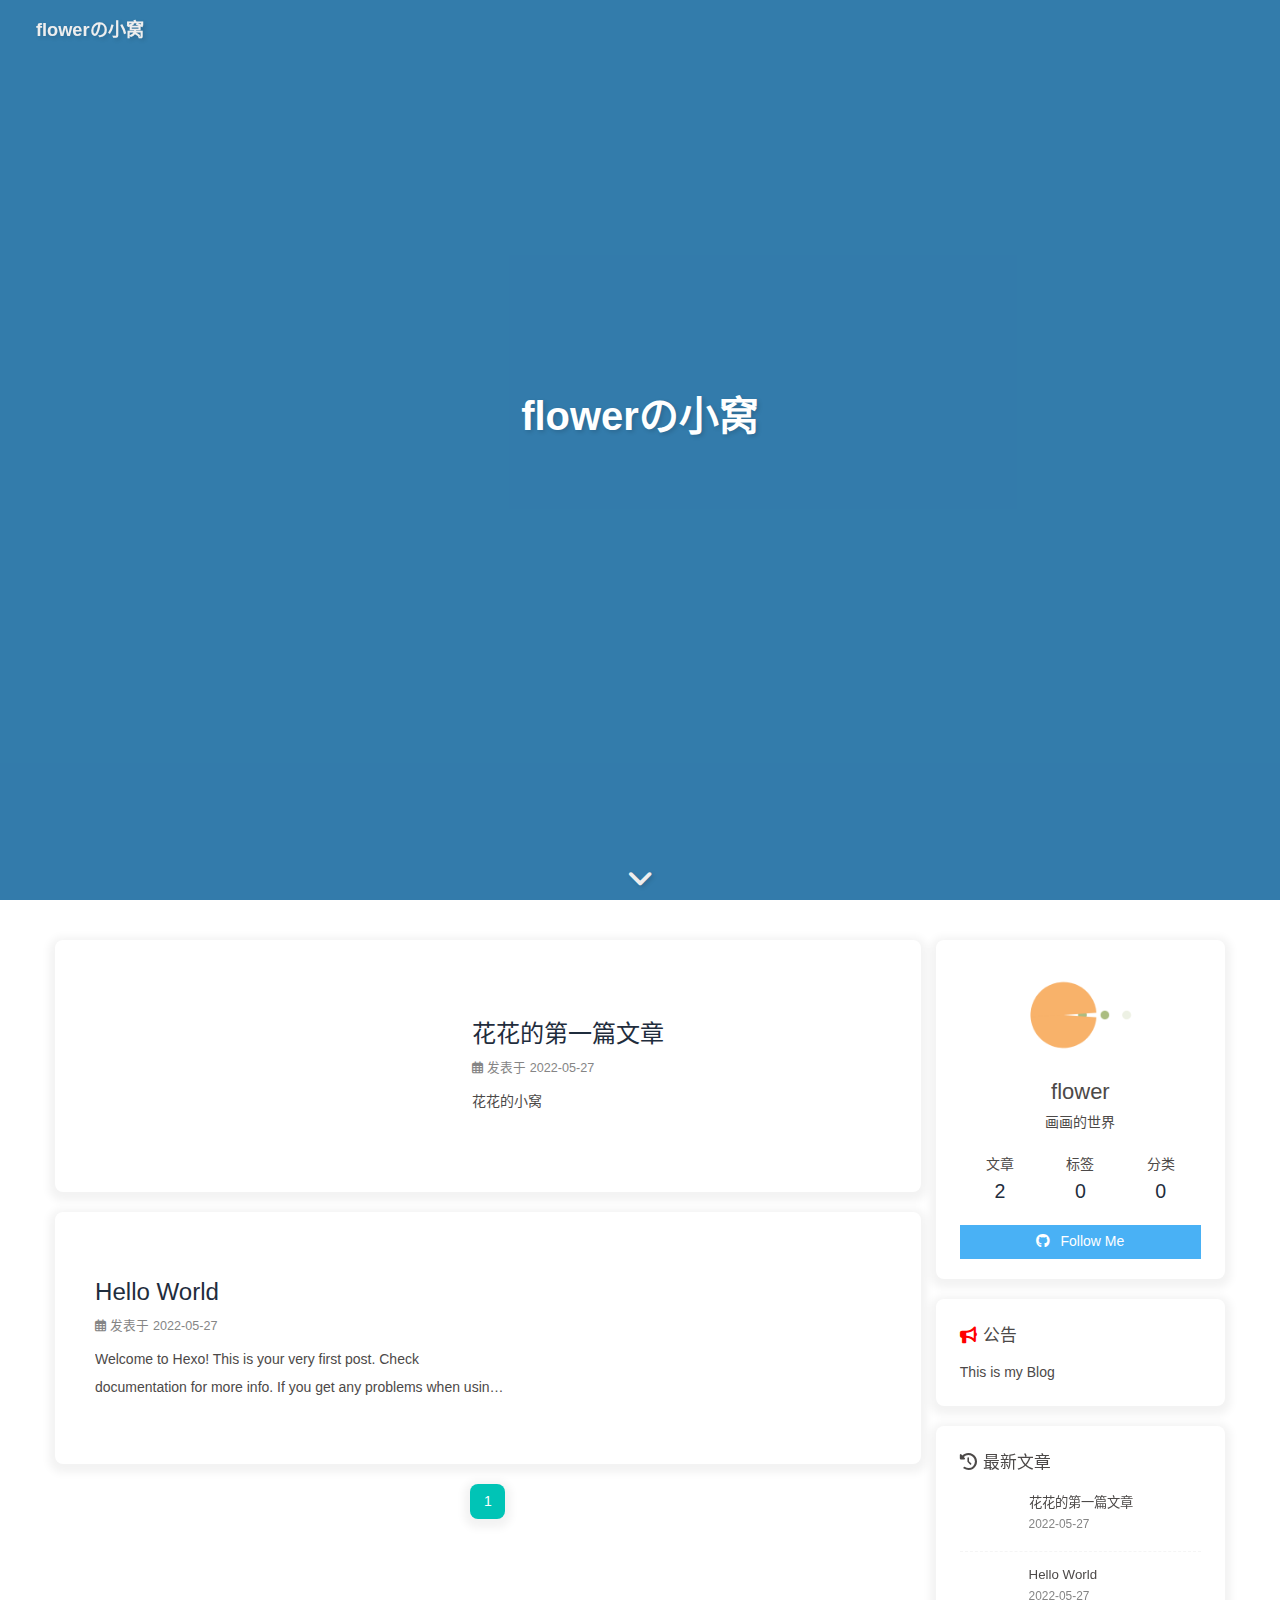
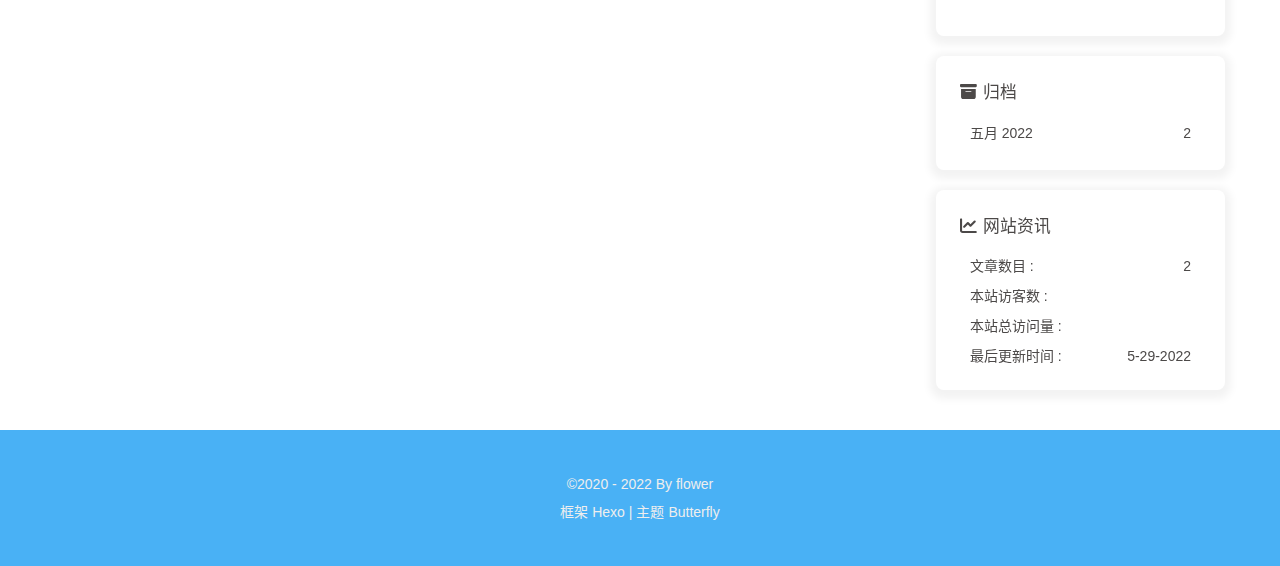
==== index.html @ 721b2313 "Site updated: 2022-05-30 03:40:26" ====
<!DOCTYPE html><html lang="zh-CN" data-theme="light"><head><meta charset="UTF-8"><meta http-equiv="X-UA-Compatible" content="IE=edge"><meta name="viewport" content="width=device-width, initial-scale=1.0, maximum-scale=1.0, user-scalable=no"><title>flowerの小窝 - 花花</title><meta name="keywords" content="花花的博客"><meta name="author" content="flower"><meta name="copyright" content="flower"><meta name="format-detection" content="telephone=no"><meta name="theme-color" content="#ffffff"><meta name="description" content="画画的世界">
<meta property="og:type" content="website">
<meta property="og:title" content="flowerの小窝">
<meta property="og:url" content="https://flower1874.github.io/index.html">
<meta property="og:site_name" content="flowerの小窝">
<meta property="og:description" content="画画的世界">
<meta property="og:locale" content="zh_CN">
<meta property="og:image" content="https://i.loli.net/2021/02/24/5O1day2nriDzjSu.png">
<meta property="article:author" content="flower">
<meta property="article:tag" content="花花的博客">
<meta name="twitter:card" content="summary">
<meta name="twitter:image" content="https://i.loli.net/2021/02/24/5O1day2nriDzjSu.png"><link rel="shortcut icon" href="/img/favicon.png"><link rel="canonical" href="https://flower1874.github.io/"><link rel="preconnect" href="//cdn.jsdelivr.net"/><link rel="preconnect" href="//busuanzi.ibruce.info"/><link rel="stylesheet" href="/css/index.css"><link rel="stylesheet" href="https://cdn.jsdelivr.net/npm/@fortawesome/fontawesome-free@6/css/all.min.css" media="print" onload="this.media='all'"><link rel="stylesheet" href="https://cdn.jsdelivr.net/npm/@fancyapps/ui/dist/fancybox.css" media="print" onload="this.media='all'"><script>const GLOBAL_CONFIG = { 
  root: '/',
  algolia: undefined,
  localSearch: undefined,
  translate: undefined,
  noticeOutdate: undefined,
  highlight: {"plugin":"highlighjs","highlightCopy":true,"highlightLang":true,"highlightHeightLimit":false},
  copy: {
    success: '复制成功',
    error: '复制错误',
    noSupport: '浏览器不支持'
  },
  relativeDate: {
    homepage: false,
    post: false
  },
  runtime: '',
  date_suffix: {
    just: '刚刚',
    min: '分钟前',
    hour: '小时前',
    day: '天前',
    month: '个月前'
  },
  copyright: undefined,
  lightbox: 'fancybox',
  Snackbar: undefined,
  source: {
    justifiedGallery: {
      js: 'https://cdn.jsdelivr.net/npm/flickr-justified-gallery@2/dist/fjGallery.min.js',
      css: 'https://cdn.jsdelivr.net/npm/flickr-justified-gallery@2/dist/fjGallery.min.css'
    }
  },
  isPhotoFigcaption: false,
  islazyload: false,
  isAnchor: false
}</script><script id="config-diff">var GLOBAL_CONFIG_SITE = {
  title: 'flowerの小窝',
  isPost: false,
  isHome: true,
  isHighlightShrink: false,
  isToc: false,
  postUpdate: '2022-05-30 03:40:22'
}</script><noscript><style type="text/css">
  #nav {
    opacity: 1
  }
  .justified-gallery img {
    opacity: 1
  }

  #recent-posts time,
  #post-meta time {
    display: inline !important
  }
</style></noscript><script>(win=>{
    win.saveToLocal = {
      set: function setWithExpiry(key, value, ttl) {
        if (ttl === 0) return
        const now = new Date()
        const expiryDay = ttl * 86400000
        const item = {
          value: value,
          expiry: now.getTime() + expiryDay,
        }
        localStorage.setItem(key, JSON.stringify(item))
      },

      get: function getWithExpiry(key) {
        const itemStr = localStorage.getItem(key)

        if (!itemStr) {
          return undefined
        }
        const item = JSON.parse(itemStr)
        const now = new Date()

        if (now.getTime() > item.expiry) {
          localStorage.removeItem(key)
          return undefined
        }
        return item.value
      }
    }
  
    win.getScript = url => new Promise((resolve, reject) => {
      const script = document.createElement('script')
      script.src = url
      script.async = true
      script.onerror = reject
      script.onload = script.onreadystatechange = function() {
        const loadState = this.readyState
        if (loadState && loadState !== 'loaded' && loadState !== 'complete') return
        script.onload = script.onreadystatechange = null
        resolve()
      }
      document.head.appendChild(script)
    })
  
      win.activateDarkMode = function () {
        document.documentElement.setAttribute('data-theme', 'dark')
        if (document.querySelector('meta[name="theme-color"]') !== null) {
          document.querySelector('meta[name="theme-color"]').setAttribute('content', '#0d0d0d')
        }
      }
      win.activateLightMode = function () {
        document.documentElement.setAttribute('data-theme', 'light')
        if (document.querySelector('meta[name="theme-color"]') !== null) {
          document.querySelector('meta[name="theme-color"]').setAttribute('content', '#ffffff')
        }
      }
      const t = saveToLocal.get('theme')
    
          if (t === 'dark') activateDarkMode()
          else if (t === 'light') activateLightMode()
        
      const asideStatus = saveToLocal.get('aside-status')
      if (asideStatus !== undefined) {
        if (asideStatus === 'hide') {
          document.documentElement.classList.add('hide-aside')
        } else {
          document.documentElement.classList.remove('hide-aside')
        }
      }
    
    const detectApple = () => {
      if(/iPad|iPhone|iPod|Macintosh/.test(navigator.userAgent)){
        document.documentElement.classList.add('apple')
      }
    }
    detectApple()
    })(window)</script><meta name="generator" content="Hexo 5.4.2"></head><body><div id="sidebar"><div id="menu-mask"></div><div id="sidebar-menus"><div class="avatar-img is-center"><img src="https://i.loli.net/2021/02/24/5O1day2nriDzjSu.png" onerror="onerror=null;src='/img/friend_404.gif'" alt="avatar"/></div><div class="sidebar-site-data site-data is-center"><a href="/archives/"><div class="headline">文章</div><div class="length-num">2</div></a><a href="/tags/"><div class="headline">标签</div><div class="length-num">0</div></a><a href="/categories/"><div class="headline">分类</div><div class="length-num">0</div></a></div><hr/></div></div><div class="page" id="body-wrap"><header class="full_page" id="page-header"><nav id="nav"><span id="blog_name"><a id="site-name" href="/">flowerの小窝</a></span><div id="menus"><div id="toggle-menu"><a class="site-page"><i class="fas fa-bars fa-fw"></i></a></div></div></nav><div id="site-info"><h1 id="site-title">flowerの小窝</h1></div><div id="scroll-down"><i class="fas fa-angle-down scroll-down-effects"></i></div></header><main class="layout" id="content-inner"><div class="recent-posts" id="recent-posts"><div class="recent-post-item"><div class="post_cover left"><a href="/2022/05/27/%E8%8A%B1%E8%8A%B1%E7%9A%84%E7%AC%AC%E4%B8%80%E7%AF%87%E6%96%87%E7%AB%A0/" title="花花的第一篇文章"><img class="post_bg" src="[data-uri]" onerror="this.onerror=null;this.src='/img/404.jpg'" alt="花花的第一篇文章"></a></div><div class="recent-post-info"><a class="article-title" href="/2022/05/27/%E8%8A%B1%E8%8A%B1%E7%9A%84%E7%AC%AC%E4%B8%80%E7%AF%87%E6%96%87%E7%AB%A0/" title="花花的第一篇文章">花花的第一篇文章</a><div class="article-meta-wrap"><span class="post-meta-date"><i class="far fa-calendar-alt"></i><span class="article-meta-label">发表于</span><time datetime="2022-05-27T14:04:41.000Z" title="发表于 2022-05-27 22:04:41">2022-05-27</time></span></div><div class="content"> 花花的小窝 
</div></div></div><div class="recent-post-item"><div class="post_cover right"><a href="/2022/05/27/hello-world/" title="Hello World"><img class="post_bg" src="[data-uri]" onerror="this.onerror=null;this.src='/img/404.jpg'" alt="Hello World"></a></div><div class="recent-post-info"><a class="article-title" href="/2022/05/27/hello-world/" title="Hello World">Hello World</a><div class="article-meta-wrap"><span class="post-meta-date"><i class="far fa-calendar-alt"></i><span class="article-meta-label">发表于</span><time datetime="2022-05-27T13:00:28.982Z" title="发表于 2022-05-27 21:00:28">2022-05-27</time></span></div><div class="content">Welcome to Hexo! This is your very first post. Check documentation for more info. If you get any problems when using Hexo, you can find the answer in troubleshooting or you can ask me on GitHub.
Quick StartCreate a new post1$ hexo new &quot;My New Post&quot;

More info: Writing
Run server1$ hexo server

More info: Server
Generate static files1$ hexo generate

More info: Generating
Deploy to remote sites1$ hexo deploy

More info: Deployment
</div></div></div><nav id="pagination"><div class="pagination"><span class="page-number current">1</span></div></nav></div><div class="aside-content" id="aside-content"><div class="card-widget card-info"><div class="is-center"><div class="avatar-img"><img src="https://i.loli.net/2021/02/24/5O1day2nriDzjSu.png" onerror="this.onerror=null;this.src='/img/friend_404.gif'" alt="avatar"/></div><div class="author-info__name">flower</div><div class="author-info__description">画画的世界</div></div><div class="card-info-data site-data is-center"><a href="/archives/"><div class="headline">文章</div><div class="length-num">2</div></a><a href="/tags/"><div class="headline">标签</div><div class="length-num">0</div></a><a href="/categories/"><div class="headline">分类</div><div class="length-num">0</div></a></div><a id="card-info-btn" target="_blank" rel="noopener" href="https://github.com/xxxxxx"><i class="fab fa-github"></i><span>Follow Me</span></a></div><div class="card-widget card-announcement"><div class="item-headline"><i class="fas fa-bullhorn fa-shake"></i><span>公告</span></div><div class="announcement_content">This is my Blog</div></div><div class="sticky_layout"><div class="card-widget card-recent-post"><div class="item-headline"><i class="fas fa-history"></i><span>最新文章</span></div><div class="aside-list"><div class="aside-list-item"><a class="thumbnail" href="/2022/05/27/%E8%8A%B1%E8%8A%B1%E7%9A%84%E7%AC%AC%E4%B8%80%E7%AF%87%E6%96%87%E7%AB%A0/" title="花花的第一篇文章"><img src="[data-uri]" onerror="this.onerror=null;this.src='/img/404.jpg'" alt="花花的第一篇文章"/></a><div class="content"><a class="title" href="/2022/05/27/%E8%8A%B1%E8%8A%B1%E7%9A%84%E7%AC%AC%E4%B8%80%E7%AF%87%E6%96%87%E7%AB%A0/" title="花花的第一篇文章">花花的第一篇文章</a><time datetime="2022-05-27T14:04:41.000Z" title="发表于 2022-05-27 22:04:41">2022-05-27</time></div></div><div class="aside-list-item"><a class="thumbnail" href="/2022/05/27/hello-world/" title="Hello World"><img src="[data-uri]" onerror="this.onerror=null;this.src='/img/404.jpg'" alt="Hello World"/></a><div class="content"><a class="title" href="/2022/05/27/hello-world/" title="Hello World">Hello World</a><time datetime="2022-05-27T13:00:28.982Z" title="发表于 2022-05-27 21:00:28">2022-05-27</time></div></div></div></div><div class="card-widget card-archives"><div class="item-headline"><i class="fas fa-archive"></i><span>归档</span></div><ul class="card-archive-list"><li class="card-archive-list-item"><a class="card-archive-list-link" href="/archives/2022/05/"><span class="card-archive-list-date">五月 2022</span><span class="card-archive-list-count">2</span></a></li></ul></div><div class="card-widget card-webinfo"><div class="item-headline"><i class="fas fa-chart-line"></i><span>网站资讯</span></div><div class="webinfo"><div class="webinfo-item"><div class="item-name">文章数目 :</div><div class="item-count">2</div></div><div class="webinfo-item"><div class="item-name">本站访客数 :</div><div class="item-count" id="busuanzi_value_site_uv"></div></div><div class="webinfo-item"><div class="item-name">本站总访问量 :</div><div class="item-count" id="busuanzi_value_site_pv"></div></div><div class="webinfo-item"><div class="item-name">最后更新时间 :</div><div class="item-count" id="last-push-date" data-lastPushDate="2022-05-29T19:40:22.670Z"></div></div></div></div></div></div></main><footer id="footer"><div id="footer-wrap"><div class="copyright">&copy;2020 - 2022 By flower</div><div class="framework-info"><span>框架 </span><a target="_blank" rel="noopener" href="https://hexo.io">Hexo</a><span class="footer-separator">|</span><span>主题 </span><a target="_blank" rel="noopener" href="https://github.com/jerryc127/hexo-theme-butterfly">Butterfly</a></div></div></footer></div><div id="rightside"><div id="rightside-config-hide"><button id="darkmode" type="button" title="浅色和深色模式转换"><i class="fas fa-adjust"></i></button><button id="hide-aside-btn" type="button" title="单栏和双栏切换"><i class="fas fa-arrows-alt-h"></i></button></div><div id="rightside-config-show"><button id="rightside_config" type="button" title="设置"><i class="fas fa-cog fa-spin"></i></button><button id="go-up" type="button" title="回到顶部"><i class="fas fa-arrow-up"></i></button></div></div><div><script src="/js/utils.js"></script><script src="/js/main.js"></script><script src="https://cdn.jsdelivr.net/npm/@fancyapps/ui/dist/fancybox.umd.js"></script><div class="js-pjax"></div><script async data-pjax src="//busuanzi.ibruce.info/busuanzi/2.3/busuanzi.pure.mini.js"></script></div></body></html>
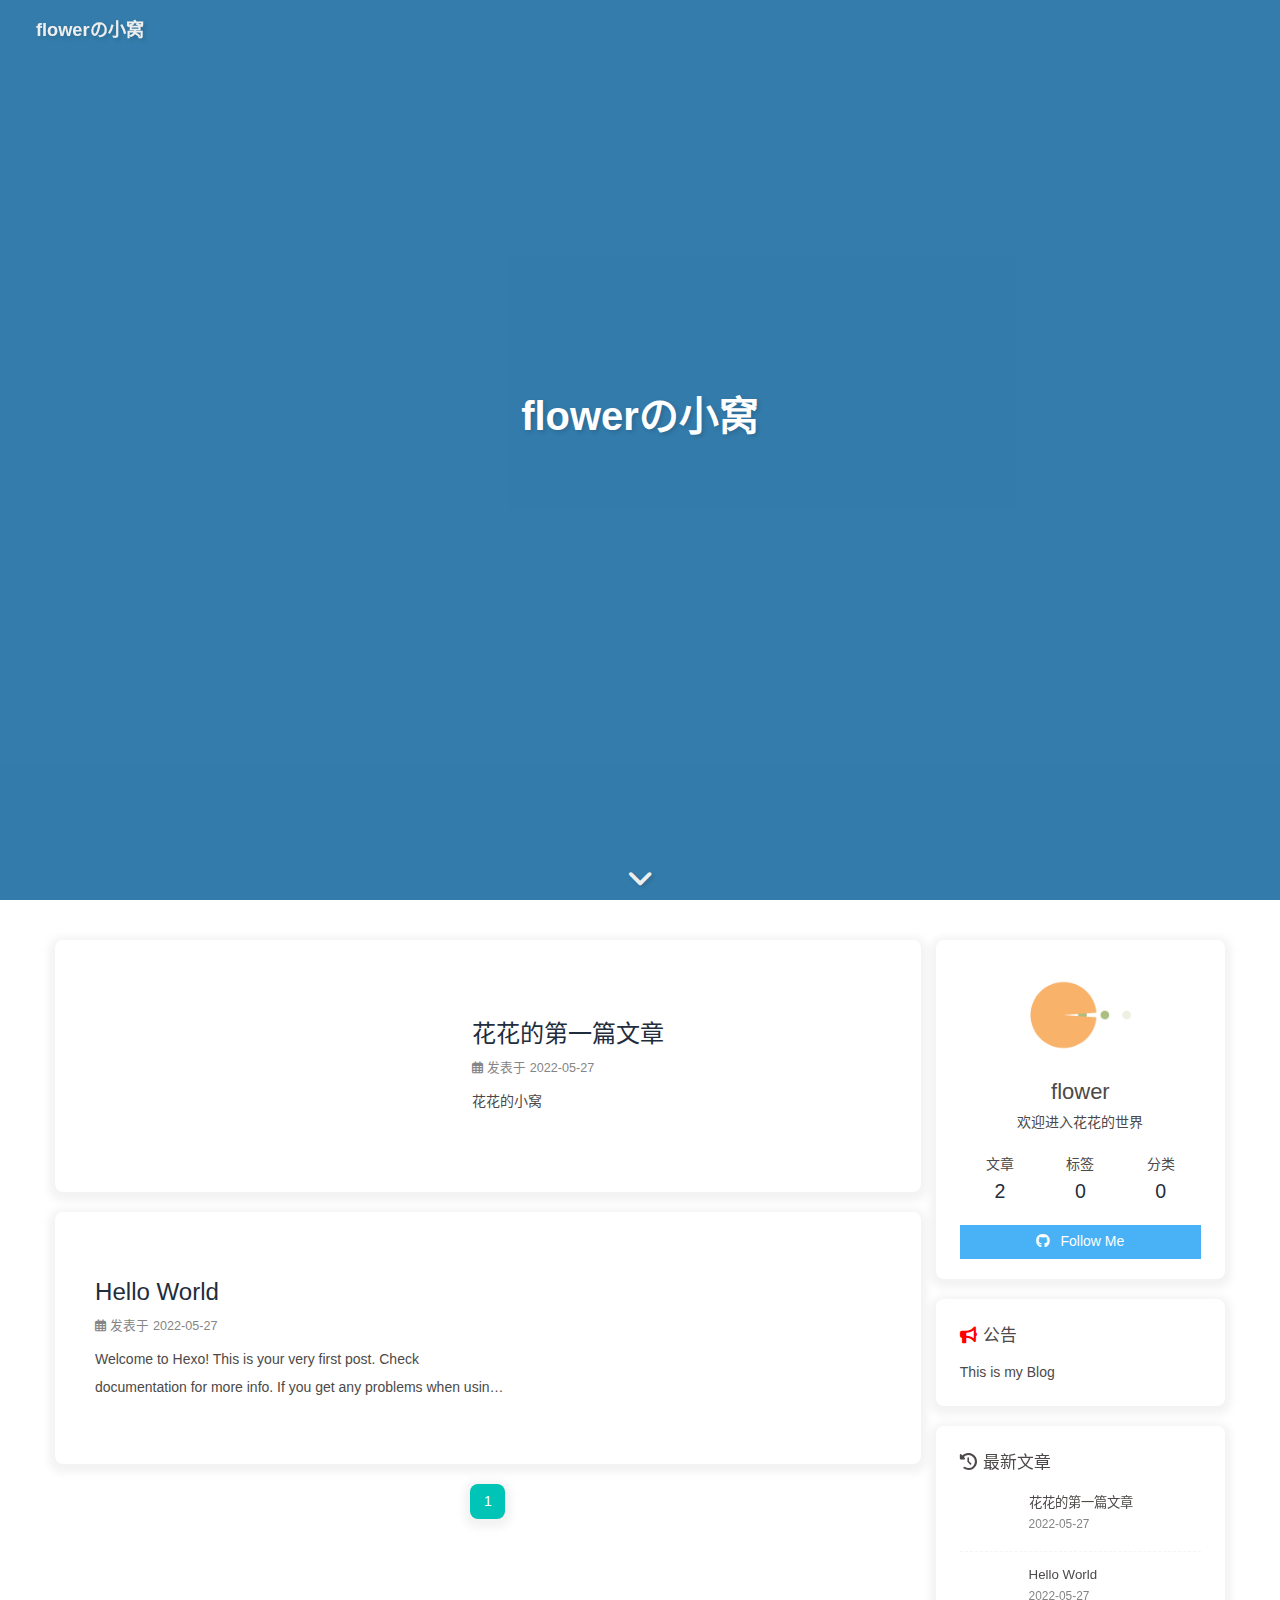
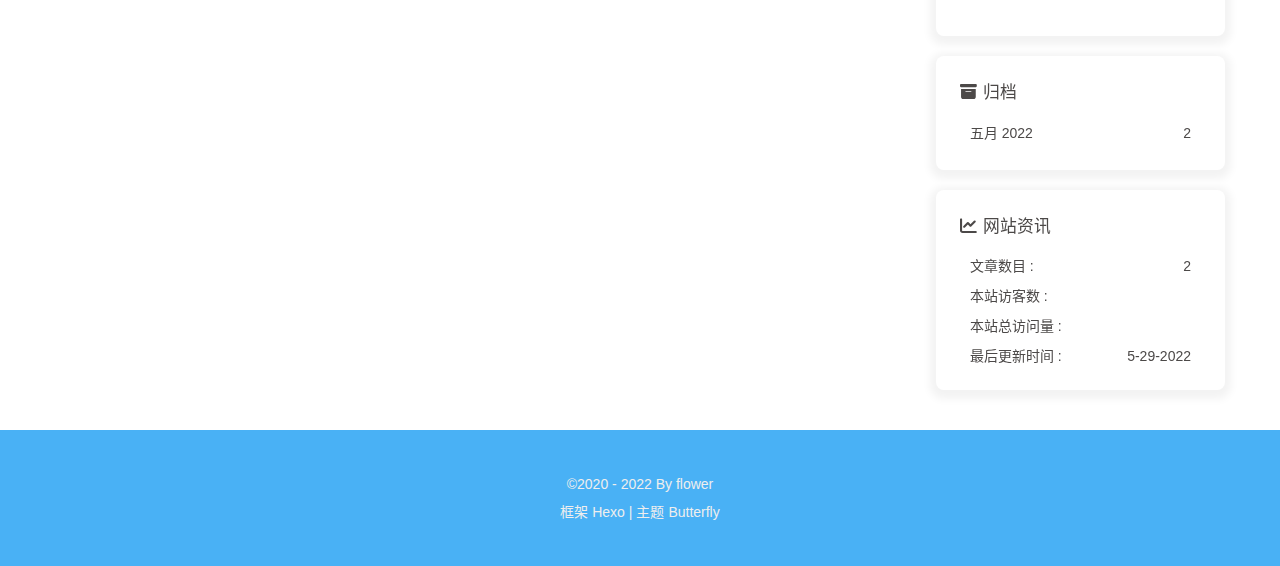
==== commit 364a4193: "Site updated: 2022-05-30 04:15:44" ====
--- a/index.html
+++ b/index.html
@@ -1,13 +1,13 @@
-<!DOCTYPE html><html lang="zh-CN" data-theme="light"><head><meta charset="UTF-8"><meta http-equiv="X-UA-Compatible" content="IE=edge"><meta name="viewport" content="width=device-width, initial-scale=1.0, maximum-scale=1.0, user-scalable=no"><title>flowerの小窝 - 花花</title><meta name="keywords" content="花花的博客"><meta name="author" content="flower"><meta name="copyright" content="flower"><meta name="format-detection" content="telephone=no"><meta name="theme-color" content="#ffffff"><meta name="description" content="画画的世界">
+<!DOCTYPE html><html lang="zh-CN" data-theme="light"><head><meta charset="UTF-8"><meta http-equiv="X-UA-Compatible" content="IE=edge"><meta name="viewport" content="width=device-width, initial-scale=1.0, maximum-scale=1.0, user-scalable=no"><title>flowerの小窝 - 花花世界</title><meta name="keywords" content="花花，博客"><meta name="author" content="flower"><meta name="copyright" content="flower"><meta name="format-detection" content="telephone=no"><meta name="theme-color" content="#ffffff"><meta name="description" content="欢迎进入花花的世界">
 <meta property="og:type" content="website">
 <meta property="og:title" content="flowerの小窝">
 <meta property="og:url" content="https://flower1874.github.io/index.html">
 <meta property="og:site_name" content="flowerの小窝">
-<meta property="og:description" content="画画的世界">
+<meta property="og:description" content="欢迎进入花花的世界">
 <meta property="og:locale" content="zh_CN">
 <meta property="og:image" content="https://i.loli.net/2021/02/24/5O1day2nriDzjSu.png">
 <meta property="article:author" content="flower">
-<meta property="article:tag" content="花花的博客">
+<meta property="article:tag" content="花花，博客">
 <meta name="twitter:card" content="summary">
 <meta name="twitter:image" content="https://i.loli.net/2021/02/24/5O1day2nriDzjSu.png"><link rel="shortcut icon" href="/img/favicon.png"><link rel="canonical" href="https://flower1874.github.io/"><link rel="preconnect" href="//cdn.jsdelivr.net"/><link rel="preconnect" href="//busuanzi.ibruce.info"/><link rel="stylesheet" href="/css/index.css"><link rel="stylesheet" href="https://cdn.jsdelivr.net/npm/@fortawesome/fontawesome-free@6/css/all.min.css" media="print" onload="this.media='all'"><link rel="stylesheet" href="https://cdn.jsdelivr.net/npm/@fancyapps/ui/dist/fancybox.css" media="print" onload="this.media='all'"><script>const GLOBAL_CONFIG = { 
   root: '/',
@@ -51,7 +51,7 @@
   isHome: true,
   isHighlightShrink: false,
   isToc: false,
-  postUpdate: '2022-05-30 03:40:22'
+  postUpdate: '2022-05-30 04:15:37'
 }</script><noscript><style type="text/css">
   #nav {
     opacity: 1
@@ -154,4 +154,4 @@
 Deploy to remote sites1$ hexo deploy
 
 More info: Deployment
-</div></div></div><nav id="pagination"><div class="pagination"><span class="page-number current">1</span></div></nav></div><div class="aside-content" id="aside-content"><div class="card-widget card-info"><div class="is-center"><div class="avatar-img"><img src="https://i.loli.net/2021/02/24/5O1day2nriDzjSu.png" onerror="this.onerror=null;this.src='/img/friend_404.gif'" alt="avatar"/></div><div class="author-info__name">flower</div><div class="author-info__description">画画的世界</div></div><div class="card-info-data site-data is-center"><a href="/archives/"><div class="headline">文章</div><div class="length-num">2</div></a><a href="/tags/"><div class="headline">标签</div><div class="length-num">0</div></a><a href="/categories/"><div class="headline">分类</div><div class="length-num">0</div></a></div><a id="card-info-btn" target="_blank" rel="noopener" href="https://github.com/xxxxxx"><i class="fab fa-github"></i><span>Follow Me</span></a></div><div class="card-widget card-announcement"><div class="item-headline"><i class="fas fa-bullhorn fa-shake"></i><span>公告</span></div><div class="announcement_content">This is my Blog</div></div><div class="sticky_layout"><div class="card-widget card-recent-post"><div class="item-headline"><i class="fas fa-history"></i><span>最新文章</span></div><div class="aside-list"><div class="aside-list-item"><a class="thumbnail" href="/2022/05/27/%E8%8A%B1%E8%8A%B1%E7%9A%84%E7%AC%AC%E4%B8%80%E7%AF%87%E6%96%87%E7%AB%A0/" title="花花的第一篇文章"><img src="[data-uri]" onerror="this.onerror=null;this.src='/img/404.jpg'" alt="花花的第一篇文章"/></a><div class="content"><a class="title" href="/2022/05/27/%E8%8A%B1%E8%8A%B1%E7%9A%84%E7%AC%AC%E4%B8%80%E7%AF%87%E6%96%87%E7%AB%A0/" title="花花的第一篇文章">花花的第一篇文章</a><time datetime="2022-05-27T14:04:41.000Z" title="发表于 2022-05-27 22:04:41">2022-05-27</time></div></div><div class="aside-list-item"><a class="thumbnail" href="/2022/05/27/hello-world/" title="Hello World"><img src="[data-uri]" onerror="this.onerror=null;this.src='/img/404.jpg'" alt="Hello World"/></a><div class="content"><a class="title" href="/2022/05/27/hello-world/" title="Hello World">Hello World</a><time datetime="2022-05-27T13:00:28.982Z" title="发表于 2022-05-27 21:00:28">2022-05-27</time></div></div></div></div><div class="card-widget card-archives"><div class="item-headline"><i class="fas fa-archive"></i><span>归档</span></div><ul class="card-archive-list"><li class="card-archive-list-item"><a class="card-archive-list-link" href="/archives/2022/05/"><span class="card-archive-list-date">五月 2022</span><span class="card-archive-list-count">2</span></a></li></ul></div><div class="card-widget card-webinfo"><div class="item-headline"><i class="fas fa-chart-line"></i><span>网站资讯</span></div><div class="webinfo"><div class="webinfo-item"><div class="item-name">文章数目 :</div><div class="item-count">2</div></div><div class="webinfo-item"><div class="item-name">本站访客数 :</div><div class="item-count" id="busuanzi_value_site_uv"></div></div><div class="webinfo-item"><div class="item-name">本站总访问量 :</div><div class="item-count" id="busuanzi_value_site_pv"></div></div><div class="webinfo-item"><div class="item-name">最后更新时间 :</div><div class="item-count" id="last-push-date" data-lastPushDate="2022-05-29T19:40:22.670Z"></div></div></div></div></div></div></main><footer id="footer"><div id="footer-wrap"><div class="copyright">&copy;2020 - 2022 By flower</div><div class="framework-info"><span>框架 </span><a target="_blank" rel="noopener" href="https://hexo.io">Hexo</a><span class="footer-separator">|</span><span>主题 </span><a target="_blank" rel="noopener" href="https://github.com/jerryc127/hexo-theme-butterfly">Butterfly</a></div></div></footer></div><div id="rightside"><div id="rightside-config-hide"><button id="darkmode" type="button" title="浅色和深色模式转换"><i class="fas fa-adjust"></i></button><button id="hide-aside-btn" type="button" title="单栏和双栏切换"><i class="fas fa-arrows-alt-h"></i></button></div><div id="rightside-config-show"><button id="rightside_config" type="button" title="设置"><i class="fas fa-cog fa-spin"></i></button><button id="go-up" type="button" title="回到顶部"><i class="fas fa-arrow-up"></i></button></div></div><div><script src="/js/utils.js"></script><script src="/js/main.js"></script><script src="https://cdn.jsdelivr.net/npm/@fancyapps/ui/dist/fancybox.umd.js"></script><div class="js-pjax"></div><script async data-pjax src="//busuanzi.ibruce.info/busuanzi/2.3/busuanzi.pure.mini.js"></script></div></body></html>+</div></div></div><nav id="pagination"><div class="pagination"><span class="page-number current">1</span></div></nav></div><div class="aside-content" id="aside-content"><div class="card-widget card-info"><div class="is-center"><div class="avatar-img"><img src="https://i.loli.net/2021/02/24/5O1day2nriDzjSu.png" onerror="this.onerror=null;this.src='/img/friend_404.gif'" alt="avatar"/></div><div class="author-info__name">flower</div><div class="author-info__description">欢迎进入花花的世界</div></div><div class="card-info-data site-data is-center"><a href="/archives/"><div class="headline">文章</div><div class="length-num">2</div></a><a href="/tags/"><div class="headline">标签</div><div class="length-num">0</div></a><a href="/categories/"><div class="headline">分类</div><div class="length-num">0</div></a></div><a id="card-info-btn" target="_blank" rel="noopener" href="https://github.com/xxxxxx"><i class="fab fa-github"></i><span>Follow Me</span></a></div><div class="card-widget card-announcement"><div class="item-headline"><i class="fas fa-bullhorn fa-shake"></i><span>公告</span></div><div class="announcement_content">This is my Blog</div></div><div class="sticky_layout"><div class="card-widget card-recent-post"><div class="item-headline"><i class="fas fa-history"></i><span>最新文章</span></div><div class="aside-list"><div class="aside-list-item"><a class="thumbnail" href="/2022/05/27/%E8%8A%B1%E8%8A%B1%E7%9A%84%E7%AC%AC%E4%B8%80%E7%AF%87%E6%96%87%E7%AB%A0/" title="花花的第一篇文章"><img src="[data-uri]" onerror="this.onerror=null;this.src='/img/404.jpg'" alt="花花的第一篇文章"/></a><div class="content"><a class="title" href="/2022/05/27/%E8%8A%B1%E8%8A%B1%E7%9A%84%E7%AC%AC%E4%B8%80%E7%AF%87%E6%96%87%E7%AB%A0/" title="花花的第一篇文章">花花的第一篇文章</a><time datetime="2022-05-27T14:04:41.000Z" title="发表于 2022-05-27 22:04:41">2022-05-27</time></div></div><div class="aside-list-item"><a class="thumbnail" href="/2022/05/27/hello-world/" title="Hello World"><img src="[data-uri]" onerror="this.onerror=null;this.src='/img/404.jpg'" alt="Hello World"/></a><div class="content"><a class="title" href="/2022/05/27/hello-world/" title="Hello World">Hello World</a><time datetime="2022-05-27T13:00:28.982Z" title="发表于 2022-05-27 21:00:28">2022-05-27</time></div></div></div></div><div class="card-widget card-archives"><div class="item-headline"><i class="fas fa-archive"></i><span>归档</span></div><ul class="card-archive-list"><li class="card-archive-list-item"><a class="card-archive-list-link" href="/archives/2022/05/"><span class="card-archive-list-date">五月 2022</span><span class="card-archive-list-count">2</span></a></li></ul></div><div class="card-widget card-webinfo"><div class="item-headline"><i class="fas fa-chart-line"></i><span>网站资讯</span></div><div class="webinfo"><div class="webinfo-item"><div class="item-name">文章数目 :</div><div class="item-count">2</div></div><div class="webinfo-item"><div class="item-name">本站访客数 :</div><div class="item-count" id="busuanzi_value_site_uv"></div></div><div class="webinfo-item"><div class="item-name">本站总访问量 :</div><div class="item-count" id="busuanzi_value_site_pv"></div></div><div class="webinfo-item"><div class="item-name">最后更新时间 :</div><div class="item-count" id="last-push-date" data-lastPushDate="2022-05-29T20:15:37.204Z"></div></div></div></div></div></div></main><footer id="footer"><div id="footer-wrap"><div class="copyright">&copy;2020 - 2022 By flower</div><div class="framework-info"><span>框架 </span><a target="_blank" rel="noopener" href="https://hexo.io">Hexo</a><span class="footer-separator">|</span><span>主题 </span><a target="_blank" rel="noopener" href="https://github.com/jerryc127/hexo-theme-butterfly">Butterfly</a></div></div></footer></div><div id="rightside"><div id="rightside-config-hide"><button id="darkmode" type="button" title="浅色和深色模式转换"><i class="fas fa-adjust"></i></button><button id="hide-aside-btn" type="button" title="单栏和双栏切换"><i class="fas fa-arrows-alt-h"></i></button></div><div id="rightside-config-show"><button id="rightside_config" type="button" title="设置"><i class="fas fa-cog fa-spin"></i></button><button id="go-up" type="button" title="回到顶部"><i class="fas fa-arrow-up"></i></button></div></div><div><script src="/js/utils.js"></script><script src="/js/main.js"></script><script src="https://cdn.jsdelivr.net/npm/@fancyapps/ui/dist/fancybox.umd.js"></script><div class="js-pjax"></div><script async data-pjax src="//busuanzi.ibruce.info/busuanzi/2.3/busuanzi.pure.mini.js"></script></div></body></html>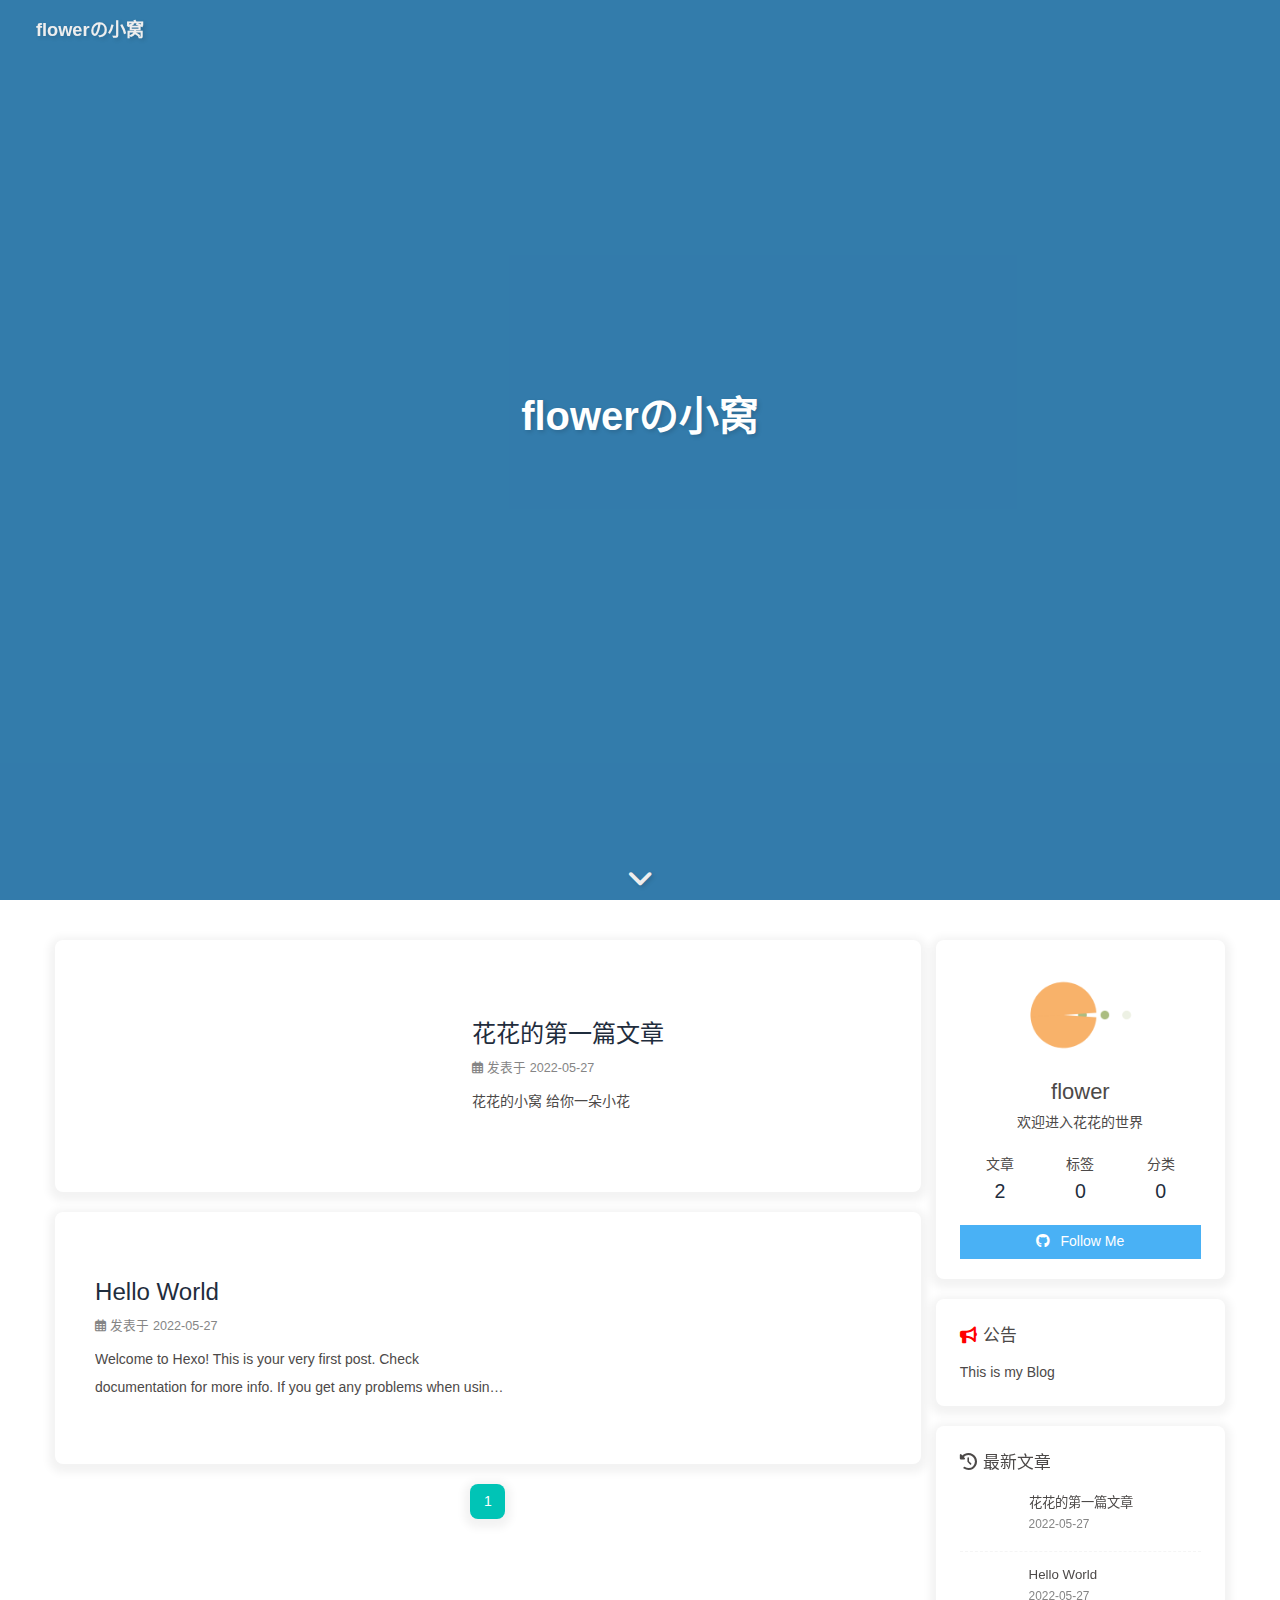
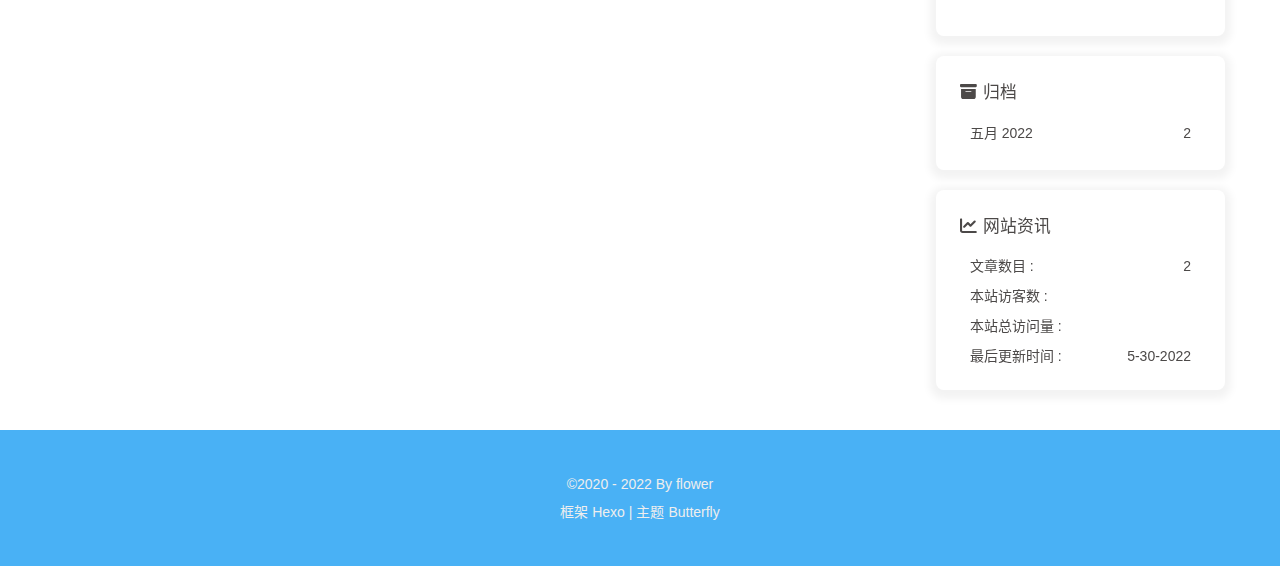
==== commit cf15d0a2: "Site updated: 2022-05-30 22:01:09" ====
--- a/index.html
+++ b/index.html
@@ -51,7 +51,7 @@
   isHome: true,
   isHighlightShrink: false,
   isToc: false,
-  postUpdate: '2022-05-30 04:15:37'
+  postUpdate: '2022-05-30 22:01:05'
 }</script><noscript><style type="text/css">
   #nav {
     opacity: 1
@@ -141,7 +141,7 @@
     }
     detectApple()
     })(window)</script><meta name="generator" content="Hexo 5.4.2"></head><body><div id="sidebar"><div id="menu-mask"></div><div id="sidebar-menus"><div class="avatar-img is-center"><img src="https://i.loli.net/2021/02/24/5O1day2nriDzjSu.png" onerror="onerror=null;src='/img/friend_404.gif'" alt="avatar"/></div><div class="sidebar-site-data site-data is-center"><a href="/archives/"><div class="headline">文章</div><div class="length-num">2</div></a><a href="/tags/"><div class="headline">标签</div><div class="length-num">0</div></a><a href="/categories/"><div class="headline">分类</div><div class="length-num">0</div></a></div><hr/></div></div><div class="page" id="body-wrap"><header class="full_page" id="page-header"><nav id="nav"><span id="blog_name"><a id="site-name" href="/">flowerの小窝</a></span><div id="menus"><div id="toggle-menu"><a class="site-page"><i class="fas fa-bars fa-fw"></i></a></div></div></nav><div id="site-info"><h1 id="site-title">flowerの小窝</h1></div><div id="scroll-down"><i class="fas fa-angle-down scroll-down-effects"></i></div></header><main class="layout" id="content-inner"><div class="recent-posts" id="recent-posts"><div class="recent-post-item"><div class="post_cover left"><a href="/2022/05/27/%E8%8A%B1%E8%8A%B1%E7%9A%84%E7%AC%AC%E4%B8%80%E7%AF%87%E6%96%87%E7%AB%A0/" title="花花的第一篇文章"><img class="post_bg" src="[data-uri]" onerror="this.onerror=null;this.src='/img/404.jpg'" alt="花花的第一篇文章"></a></div><div class="recent-post-info"><a class="article-title" href="/2022/05/27/%E8%8A%B1%E8%8A%B1%E7%9A%84%E7%AC%AC%E4%B8%80%E7%AF%87%E6%96%87%E7%AB%A0/" title="花花的第一篇文章">花花的第一篇文章</a><div class="article-meta-wrap"><span class="post-meta-date"><i class="far fa-calendar-alt"></i><span class="article-meta-label">发表于</span><time datetime="2022-05-27T14:04:41.000Z" title="发表于 2022-05-27 22:04:41">2022-05-27</time></span></div><div class="content"> 花花的小窝 
-</div></div></div><div class="recent-post-item"><div class="post_cover right"><a href="/2022/05/27/hello-world/" title="Hello World"><img class="post_bg" src="[data-uri]" onerror="this.onerror=null;this.src='/img/404.jpg'" alt="Hello World"></a></div><div class="recent-post-info"><a class="article-title" href="/2022/05/27/hello-world/" title="Hello World">Hello World</a><div class="article-meta-wrap"><span class="post-meta-date"><i class="far fa-calendar-alt"></i><span class="article-meta-label">发表于</span><time datetime="2022-05-27T13:00:28.982Z" title="发表于 2022-05-27 21:00:28">2022-05-27</time></span></div><div class="content">Welcome to Hexo! This is your very first post. Check documentation for more info. If you get any problems when using Hexo, you can find the answer in troubleshooting or you can ask me on GitHub.
+给你一朵小花</div></div></div><div class="recent-post-item"><div class="post_cover right"><a href="/2022/05/27/hello-world/" title="Hello World"><img class="post_bg" src="[data-uri]" onerror="this.onerror=null;this.src='/img/404.jpg'" alt="Hello World"></a></div><div class="recent-post-info"><a class="article-title" href="/2022/05/27/hello-world/" title="Hello World">Hello World</a><div class="article-meta-wrap"><span class="post-meta-date"><i class="far fa-calendar-alt"></i><span class="article-meta-label">发表于</span><time datetime="2022-05-27T13:00:28.982Z" title="发表于 2022-05-27 21:00:28">2022-05-27</time></span></div><div class="content">Welcome to Hexo! This is your very first post. Check documentation for more info. If you get any problems when using Hexo, you can find the answer in troubleshooting or you can ask me on GitHub.
 Quick StartCreate a new post1$ hexo new &quot;My New Post&quot;
 
 More info: Writing
@@ -154,4 +154,4 @@
 Deploy to remote sites1$ hexo deploy
 
 More info: Deployment
-</div></div></div><nav id="pagination"><div class="pagination"><span class="page-number current">1</span></div></nav></div><div class="aside-content" id="aside-content"><div class="card-widget card-info"><div class="is-center"><div class="avatar-img"><img src="https://i.loli.net/2021/02/24/5O1day2nriDzjSu.png" onerror="this.onerror=null;this.src='/img/friend_404.gif'" alt="avatar"/></div><div class="author-info__name">flower</div><div class="author-info__description">欢迎进入花花的世界</div></div><div class="card-info-data site-data is-center"><a href="/archives/"><div class="headline">文章</div><div class="length-num">2</div></a><a href="/tags/"><div class="headline">标签</div><div class="length-num">0</div></a><a href="/categories/"><div class="headline">分类</div><div class="length-num">0</div></a></div><a id="card-info-btn" target="_blank" rel="noopener" href="https://github.com/xxxxxx"><i class="fab fa-github"></i><span>Follow Me</span></a></div><div class="card-widget card-announcement"><div class="item-headline"><i class="fas fa-bullhorn fa-shake"></i><span>公告</span></div><div class="announcement_content">This is my Blog</div></div><div class="sticky_layout"><div class="card-widget card-recent-post"><div class="item-headline"><i class="fas fa-history"></i><span>最新文章</span></div><div class="aside-list"><div class="aside-list-item"><a class="thumbnail" href="/2022/05/27/%E8%8A%B1%E8%8A%B1%E7%9A%84%E7%AC%AC%E4%B8%80%E7%AF%87%E6%96%87%E7%AB%A0/" title="花花的第一篇文章"><img src="[data-uri]" onerror="this.onerror=null;this.src='/img/404.jpg'" alt="花花的第一篇文章"/></a><div class="content"><a class="title" href="/2022/05/27/%E8%8A%B1%E8%8A%B1%E7%9A%84%E7%AC%AC%E4%B8%80%E7%AF%87%E6%96%87%E7%AB%A0/" title="花花的第一篇文章">花花的第一篇文章</a><time datetime="2022-05-27T14:04:41.000Z" title="发表于 2022-05-27 22:04:41">2022-05-27</time></div></div><div class="aside-list-item"><a class="thumbnail" href="/2022/05/27/hello-world/" title="Hello World"><img src="[data-uri]" onerror="this.onerror=null;this.src='/img/404.jpg'" alt="Hello World"/></a><div class="content"><a class="title" href="/2022/05/27/hello-world/" title="Hello World">Hello World</a><time datetime="2022-05-27T13:00:28.982Z" title="发表于 2022-05-27 21:00:28">2022-05-27</time></div></div></div></div><div class="card-widget card-archives"><div class="item-headline"><i class="fas fa-archive"></i><span>归档</span></div><ul class="card-archive-list"><li class="card-archive-list-item"><a class="card-archive-list-link" href="/archives/2022/05/"><span class="card-archive-list-date">五月 2022</span><span class="card-archive-list-count">2</span></a></li></ul></div><div class="card-widget card-webinfo"><div class="item-headline"><i class="fas fa-chart-line"></i><span>网站资讯</span></div><div class="webinfo"><div class="webinfo-item"><div class="item-name">文章数目 :</div><div class="item-count">2</div></div><div class="webinfo-item"><div class="item-name">本站访客数 :</div><div class="item-count" id="busuanzi_value_site_uv"></div></div><div class="webinfo-item"><div class="item-name">本站总访问量 :</div><div class="item-count" id="busuanzi_value_site_pv"></div></div><div class="webinfo-item"><div class="item-name">最后更新时间 :</div><div class="item-count" id="last-push-date" data-lastPushDate="2022-05-29T20:15:37.204Z"></div></div></div></div></div></div></main><footer id="footer"><div id="footer-wrap"><div class="copyright">&copy;2020 - 2022 By flower</div><div class="framework-info"><span>框架 </span><a target="_blank" rel="noopener" href="https://hexo.io">Hexo</a><span class="footer-separator">|</span><span>主题 </span><a target="_blank" rel="noopener" href="https://github.com/jerryc127/hexo-theme-butterfly">Butterfly</a></div></div></footer></div><div id="rightside"><div id="rightside-config-hide"><button id="darkmode" type="button" title="浅色和深色模式转换"><i class="fas fa-adjust"></i></button><button id="hide-aside-btn" type="button" title="单栏和双栏切换"><i class="fas fa-arrows-alt-h"></i></button></div><div id="rightside-config-show"><button id="rightside_config" type="button" title="设置"><i class="fas fa-cog fa-spin"></i></button><button id="go-up" type="button" title="回到顶部"><i class="fas fa-arrow-up"></i></button></div></div><div><script src="/js/utils.js"></script><script src="/js/main.js"></script><script src="https://cdn.jsdelivr.net/npm/@fancyapps/ui/dist/fancybox.umd.js"></script><div class="js-pjax"></div><script async data-pjax src="//busuanzi.ibruce.info/busuanzi/2.3/busuanzi.pure.mini.js"></script></div></body></html>+</div></div></div><nav id="pagination"><div class="pagination"><span class="page-number current">1</span></div></nav></div><div class="aside-content" id="aside-content"><div class="card-widget card-info"><div class="is-center"><div class="avatar-img"><img src="https://i.loli.net/2021/02/24/5O1day2nriDzjSu.png" onerror="this.onerror=null;this.src='/img/friend_404.gif'" alt="avatar"/></div><div class="author-info__name">flower</div><div class="author-info__description">欢迎进入花花的世界</div></div><div class="card-info-data site-data is-center"><a href="/archives/"><div class="headline">文章</div><div class="length-num">2</div></a><a href="/tags/"><div class="headline">标签</div><div class="length-num">0</div></a><a href="/categories/"><div class="headline">分类</div><div class="length-num">0</div></a></div><a id="card-info-btn" target="_blank" rel="noopener" href="https://github.com/xxxxxx"><i class="fab fa-github"></i><span>Follow Me</span></a></div><div class="card-widget card-announcement"><div class="item-headline"><i class="fas fa-bullhorn fa-shake"></i><span>公告</span></div><div class="announcement_content">This is my Blog</div></div><div class="sticky_layout"><div class="card-widget card-recent-post"><div class="item-headline"><i class="fas fa-history"></i><span>最新文章</span></div><div class="aside-list"><div class="aside-list-item"><a class="thumbnail" href="/2022/05/27/%E8%8A%B1%E8%8A%B1%E7%9A%84%E7%AC%AC%E4%B8%80%E7%AF%87%E6%96%87%E7%AB%A0/" title="花花的第一篇文章"><img src="[data-uri]" onerror="this.onerror=null;this.src='/img/404.jpg'" alt="花花的第一篇文章"/></a><div class="content"><a class="title" href="/2022/05/27/%E8%8A%B1%E8%8A%B1%E7%9A%84%E7%AC%AC%E4%B8%80%E7%AF%87%E6%96%87%E7%AB%A0/" title="花花的第一篇文章">花花的第一篇文章</a><time datetime="2022-05-27T14:04:41.000Z" title="发表于 2022-05-27 22:04:41">2022-05-27</time></div></div><div class="aside-list-item"><a class="thumbnail" href="/2022/05/27/hello-world/" title="Hello World"><img src="[data-uri]" onerror="this.onerror=null;this.src='/img/404.jpg'" alt="Hello World"/></a><div class="content"><a class="title" href="/2022/05/27/hello-world/" title="Hello World">Hello World</a><time datetime="2022-05-27T13:00:28.982Z" title="发表于 2022-05-27 21:00:28">2022-05-27</time></div></div></div></div><div class="card-widget card-archives"><div class="item-headline"><i class="fas fa-archive"></i><span>归档</span></div><ul class="card-archive-list"><li class="card-archive-list-item"><a class="card-archive-list-link" href="/archives/2022/05/"><span class="card-archive-list-date">五月 2022</span><span class="card-archive-list-count">2</span></a></li></ul></div><div class="card-widget card-webinfo"><div class="item-headline"><i class="fas fa-chart-line"></i><span>网站资讯</span></div><div class="webinfo"><div class="webinfo-item"><div class="item-name">文章数目 :</div><div class="item-count">2</div></div><div class="webinfo-item"><div class="item-name">本站访客数 :</div><div class="item-count" id="busuanzi_value_site_uv"></div></div><div class="webinfo-item"><div class="item-name">本站总访问量 :</div><div class="item-count" id="busuanzi_value_site_pv"></div></div><div class="webinfo-item"><div class="item-name">最后更新时间 :</div><div class="item-count" id="last-push-date" data-lastPushDate="2022-05-30T14:01:05.977Z"></div></div></div></div></div></div></main><footer id="footer"><div id="footer-wrap"><div class="copyright">&copy;2020 - 2022 By flower</div><div class="framework-info"><span>框架 </span><a target="_blank" rel="noopener" href="https://hexo.io">Hexo</a><span class="footer-separator">|</span><span>主题 </span><a target="_blank" rel="noopener" href="https://github.com/jerryc127/hexo-theme-butterfly">Butterfly</a></div></div></footer></div><div id="rightside"><div id="rightside-config-hide"><button id="darkmode" type="button" title="浅色和深色模式转换"><i class="fas fa-adjust"></i></button><button id="hide-aside-btn" type="button" title="单栏和双栏切换"><i class="fas fa-arrows-alt-h"></i></button></div><div id="rightside-config-show"><button id="rightside_config" type="button" title="设置"><i class="fas fa-cog fa-spin"></i></button><button id="go-up" type="button" title="回到顶部"><i class="fas fa-arrow-up"></i></button></div></div><div><script src="/js/utils.js"></script><script src="/js/main.js"></script><script src="https://cdn.jsdelivr.net/npm/@fancyapps/ui/dist/fancybox.umd.js"></script><div class="js-pjax"></div><script async data-pjax src="//busuanzi.ibruce.info/busuanzi/2.3/busuanzi.pure.mini.js"></script></div></body></html>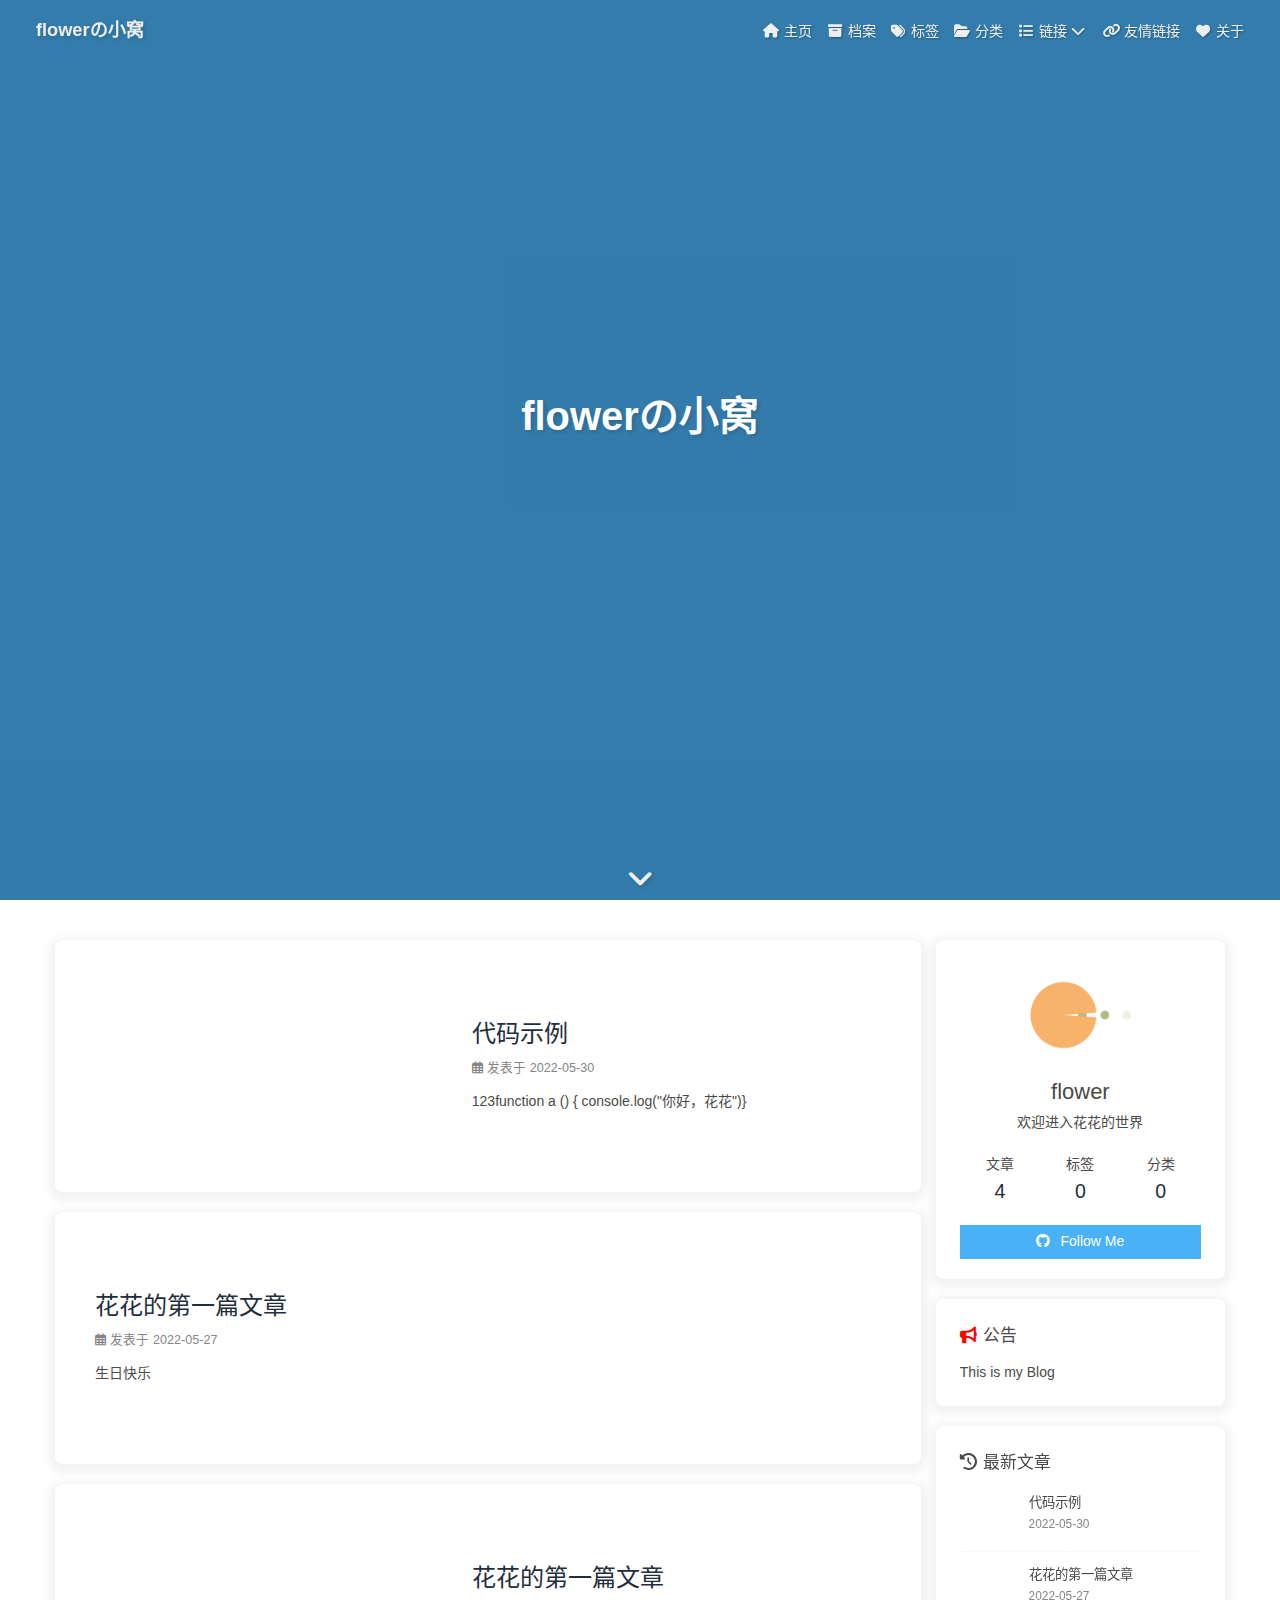
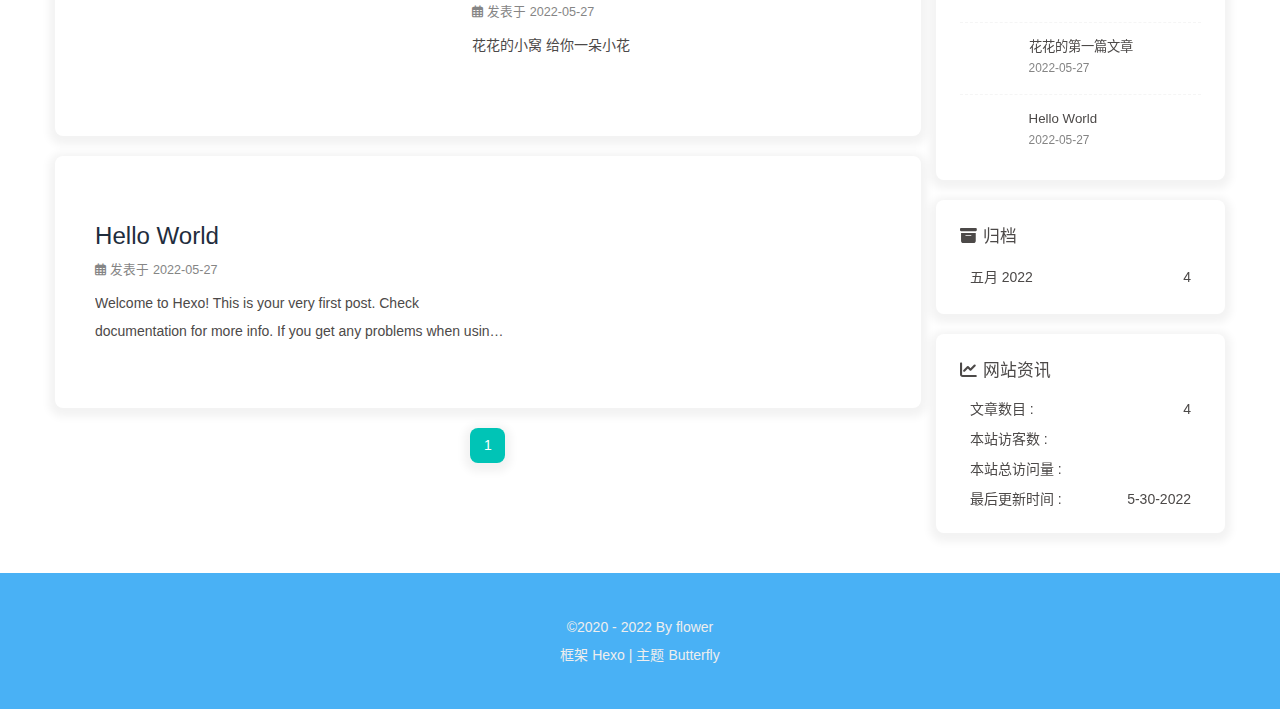
==== commit 94c818a8: "Site updated: 2022-05-30 22:56:29" ====
--- a/index.html
+++ b/index.html
@@ -49,9 +49,9 @@
   title: 'flowerの小窝',
   isPost: false,
   isHome: true,
-  isHighlightShrink: false,
+  isHighlightShrink: true,
   isToc: false,
-  postUpdate: '2022-05-30 22:01:05'
+  postUpdate: '2022-05-30 22:56:23'
 }</script><noscript><style type="text/css">
   #nav {
     opacity: 1
@@ -140,7 +140,7 @@
       }
     }
     detectApple()
-    })(window)</script><meta name="generator" content="Hexo 5.4.2"></head><body><div id="sidebar"><div id="menu-mask"></div><div id="sidebar-menus"><div class="avatar-img is-center"><img src="https://i.loli.net/2021/02/24/5O1day2nriDzjSu.png" onerror="onerror=null;src='/img/friend_404.gif'" alt="avatar"/></div><div class="sidebar-site-data site-data is-center"><a href="/archives/"><div class="headline">文章</div><div class="length-num">2</div></a><a href="/tags/"><div class="headline">标签</div><div class="length-num">0</div></a><a href="/categories/"><div class="headline">分类</div><div class="length-num">0</div></a></div><hr/></div></div><div class="page" id="body-wrap"><header class="full_page" id="page-header"><nav id="nav"><span id="blog_name"><a id="site-name" href="/">flowerの小窝</a></span><div id="menus"><div id="toggle-menu"><a class="site-page"><i class="fas fa-bars fa-fw"></i></a></div></div></nav><div id="site-info"><h1 id="site-title">flowerの小窝</h1></div><div id="scroll-down"><i class="fas fa-angle-down scroll-down-effects"></i></div></header><main class="layout" id="content-inner"><div class="recent-posts" id="recent-posts"><div class="recent-post-item"><div class="post_cover left"><a href="/2022/05/27/%E8%8A%B1%E8%8A%B1%E7%9A%84%E7%AC%AC%E4%B8%80%E7%AF%87%E6%96%87%E7%AB%A0/" title="花花的第一篇文章"><img class="post_bg" src="[data-uri]" onerror="this.onerror=null;this.src='/img/404.jpg'" alt="花花的第一篇文章"></a></div><div class="recent-post-info"><a class="article-title" href="/2022/05/27/%E8%8A%B1%E8%8A%B1%E7%9A%84%E7%AC%AC%E4%B8%80%E7%AF%87%E6%96%87%E7%AB%A0/" title="花花的第一篇文章">花花的第一篇文章</a><div class="article-meta-wrap"><span class="post-meta-date"><i class="far fa-calendar-alt"></i><span class="article-meta-label">发表于</span><time datetime="2022-05-27T14:04:41.000Z" title="发表于 2022-05-27 22:04:41">2022-05-27</time></span></div><div class="content"> 花花的小窝 
+    })(window)</script><meta name="generator" content="Hexo 5.4.2"></head><body><div id="sidebar"><div id="menu-mask"></div><div id="sidebar-menus"><div class="avatar-img is-center"><img src="https://i.loli.net/2021/02/24/5O1day2nriDzjSu.png" onerror="onerror=null;src='/img/friend_404.gif'" alt="avatar"/></div><div class="sidebar-site-data site-data is-center"><a href="/archives/"><div class="headline">文章</div><div class="length-num">4</div></a><a href="/tags/"><div class="headline">标签</div><div class="length-num">0</div></a><a href="/categories/"><div class="headline">分类</div><div class="length-num">0</div></a></div><hr/><div class="menus_items"><div class="menus_item"><a class="site-page" href="/"><i class="fa-fw fas fa-home"></i><span> 主页</span></a></div><div class="menus_item"><a class="site-page" href="/archives/"><i class="fa-fw fas fa-archive"></i><span> 档案</span></a></div><div class="menus_item"><a class="site-page" href="/tags/"><i class="fa-fw fas fa-tags"></i><span> 标签</span></a></div><div class="menus_item"><a class="site-page" href="/categories/"><i class="fa-fw fas fa-folder-open"></i><span> 分类</span></a></div><div class="menus_item"><a class="site-page group" href="javascript:void(0);"><i class="fa-fw fas fa-list"></i><span> 链接</span><i class="fas fa-chevron-down"></i></a><ul class="menus_item_child"><li><a class="site-page child" href="/music/"><i class="fa-fw fas fa-music"></i><span> Music</span></a></li><li><a class="site-page child" href="/movies/"><i class="fa-fw fas fa-video"></i><span> Movie</span></a></li></ul></div><div class="menus_item"><a class="site-page" href="/link/"><i class="fa-fw fas fa-link"></i><span> 友情链接</span></a></div><div class="menus_item"><a class="site-page" href="/about/"><i class="fa-fw fas fa-heart"></i><span> 关于</span></a></div></div></div></div><div class="page" id="body-wrap"><header class="full_page" id="page-header"><nav id="nav"><span id="blog_name"><a id="site-name" href="/">flowerの小窝</a></span><div id="menus"><div class="menus_items"><div class="menus_item"><a class="site-page" href="/"><i class="fa-fw fas fa-home"></i><span> 主页</span></a></div><div class="menus_item"><a class="site-page" href="/archives/"><i class="fa-fw fas fa-archive"></i><span> 档案</span></a></div><div class="menus_item"><a class="site-page" href="/tags/"><i class="fa-fw fas fa-tags"></i><span> 标签</span></a></div><div class="menus_item"><a class="site-page" href="/categories/"><i class="fa-fw fas fa-folder-open"></i><span> 分类</span></a></div><div class="menus_item"><a class="site-page group" href="javascript:void(0);"><i class="fa-fw fas fa-list"></i><span> 链接</span><i class="fas fa-chevron-down"></i></a><ul class="menus_item_child"><li><a class="site-page child" href="/music/"><i class="fa-fw fas fa-music"></i><span> Music</span></a></li><li><a class="site-page child" href="/movies/"><i class="fa-fw fas fa-video"></i><span> Movie</span></a></li></ul></div><div class="menus_item"><a class="site-page" href="/link/"><i class="fa-fw fas fa-link"></i><span> 友情链接</span></a></div><div class="menus_item"><a class="site-page" href="/about/"><i class="fa-fw fas fa-heart"></i><span> 关于</span></a></div></div><div id="toggle-menu"><a class="site-page"><i class="fas fa-bars fa-fw"></i></a></div></div></nav><div id="site-info"><h1 id="site-title">flowerの小窝</h1></div><div id="scroll-down"><i class="fas fa-angle-down scroll-down-effects"></i></div></header><main class="layout" id="content-inner"><div class="recent-posts" id="recent-posts"><div class="recent-post-item"><div class="post_cover left"><a href="/2022/05/30/%E4%BB%A3%E7%A0%81%E5%9D%97/%E5%AE%9E%E4%BE%8B/" title="代码示例"><img class="post_bg" src="[data-uri]" onerror="this.onerror=null;this.src='/img/404.jpg'" alt="代码示例"></a></div><div class="recent-post-info"><a class="article-title" href="/2022/05/30/%E4%BB%A3%E7%A0%81%E5%9D%97/%E5%AE%9E%E4%BE%8B/" title="代码示例">代码示例</a><div class="article-meta-wrap"><span class="post-meta-date"><i class="far fa-calendar-alt"></i><span class="article-meta-label">发表于</span><time datetime="2022-05-29T16:37:56.000Z" title="发表于 2022-05-30 00:37:56">2022-05-30</time></span></div><div class="content">123function a () &#123;    console.log(&quot;你好，花花&quot;)&#125;</div></div></div><div class="recent-post-item"><div class="post_cover right"><a href="/2022/05/27/%E7%A5%9D%E9%99%88%E4%BF%8A%E9%9C%96%E7%94%9F%E6%97%A5%E5%BF%AB%E4%B9%90/" title="花花的第一篇文章"><img class="post_bg" src="[data-uri]" onerror="this.onerror=null;this.src='/img/404.jpg'" alt="花花的第一篇文章"></a></div><div class="recent-post-info"><a class="article-title" href="/2022/05/27/%E7%A5%9D%E9%99%88%E4%BF%8A%E9%9C%96%E7%94%9F%E6%97%A5%E5%BF%AB%E4%B9%90/" title="花花的第一篇文章">花花的第一篇文章</a><div class="article-meta-wrap"><span class="post-meta-date"><i class="far fa-calendar-alt"></i><span class="article-meta-label">发表于</span><time datetime="2022-05-27T14:04:41.000Z" title="发表于 2022-05-27 22:04:41">2022-05-27</time></span></div><div class="content">生日快乐</div></div></div><div class="recent-post-item"><div class="post_cover left"><a href="/2022/05/27/%E8%8A%B1%E8%8A%B1%E7%9A%84%E7%AC%AC%E4%B8%80%E7%AF%87%E6%96%87%E7%AB%A0/" title="花花的第一篇文章"><img class="post_bg" src="[data-uri]" onerror="this.onerror=null;this.src='/img/404.jpg'" alt="花花的第一篇文章"></a></div><div class="recent-post-info"><a class="article-title" href="/2022/05/27/%E8%8A%B1%E8%8A%B1%E7%9A%84%E7%AC%AC%E4%B8%80%E7%AF%87%E6%96%87%E7%AB%A0/" title="花花的第一篇文章">花花的第一篇文章</a><div class="article-meta-wrap"><span class="post-meta-date"><i class="far fa-calendar-alt"></i><span class="article-meta-label">发表于</span><time datetime="2022-05-27T14:04:41.000Z" title="发表于 2022-05-27 22:04:41">2022-05-27</time></span></div><div class="content"> 花花的小窝 
 给你一朵小花</div></div></div><div class="recent-post-item"><div class="post_cover right"><a href="/2022/05/27/hello-world/" title="Hello World"><img class="post_bg" src="[data-uri]" onerror="this.onerror=null;this.src='/img/404.jpg'" alt="Hello World"></a></div><div class="recent-post-info"><a class="article-title" href="/2022/05/27/hello-world/" title="Hello World">Hello World</a><div class="article-meta-wrap"><span class="post-meta-date"><i class="far fa-calendar-alt"></i><span class="article-meta-label">发表于</span><time datetime="2022-05-27T13:00:28.982Z" title="发表于 2022-05-27 21:00:28">2022-05-27</time></span></div><div class="content">Welcome to Hexo! This is your very first post. Check documentation for more info. If you get any problems when using Hexo, you can find the answer in troubleshooting or you can ask me on GitHub.
 Quick StartCreate a new post1$ hexo new &quot;My New Post&quot;
 
@@ -154,4 +154,4 @@
 Deploy to remote sites1$ hexo deploy
 
 More info: Deployment
-</div></div></div><nav id="pagination"><div class="pagination"><span class="page-number current">1</span></div></nav></div><div class="aside-content" id="aside-content"><div class="card-widget card-info"><div class="is-center"><div class="avatar-img"><img src="https://i.loli.net/2021/02/24/5O1day2nriDzjSu.png" onerror="this.onerror=null;this.src='/img/friend_404.gif'" alt="avatar"/></div><div class="author-info__name">flower</div><div class="author-info__description">欢迎进入花花的世界</div></div><div class="card-info-data site-data is-center"><a href="/archives/"><div class="headline">文章</div><div class="length-num">2</div></a><a href="/tags/"><div class="headline">标签</div><div class="length-num">0</div></a><a href="/categories/"><div class="headline">分类</div><div class="length-num">0</div></a></div><a id="card-info-btn" target="_blank" rel="noopener" href="https://github.com/xxxxxx"><i class="fab fa-github"></i><span>Follow Me</span></a></div><div class="card-widget card-announcement"><div class="item-headline"><i class="fas fa-bullhorn fa-shake"></i><span>公告</span></div><div class="announcement_content">This is my Blog</div></div><div class="sticky_layout"><div class="card-widget card-recent-post"><div class="item-headline"><i class="fas fa-history"></i><span>最新文章</span></div><div class="aside-list"><div class="aside-list-item"><a class="thumbnail" href="/2022/05/27/%E8%8A%B1%E8%8A%B1%E7%9A%84%E7%AC%AC%E4%B8%80%E7%AF%87%E6%96%87%E7%AB%A0/" title="花花的第一篇文章"><img src="[data-uri]" onerror="this.onerror=null;this.src='/img/404.jpg'" alt="花花的第一篇文章"/></a><div class="content"><a class="title" href="/2022/05/27/%E8%8A%B1%E8%8A%B1%E7%9A%84%E7%AC%AC%E4%B8%80%E7%AF%87%E6%96%87%E7%AB%A0/" title="花花的第一篇文章">花花的第一篇文章</a><time datetime="2022-05-27T14:04:41.000Z" title="发表于 2022-05-27 22:04:41">2022-05-27</time></div></div><div class="aside-list-item"><a class="thumbnail" href="/2022/05/27/hello-world/" title="Hello World"><img src="[data-uri]" onerror="this.onerror=null;this.src='/img/404.jpg'" alt="Hello World"/></a><div class="content"><a class="title" href="/2022/05/27/hello-world/" title="Hello World">Hello World</a><time datetime="2022-05-27T13:00:28.982Z" title="发表于 2022-05-27 21:00:28">2022-05-27</time></div></div></div></div><div class="card-widget card-archives"><div class="item-headline"><i class="fas fa-archive"></i><span>归档</span></div><ul class="card-archive-list"><li class="card-archive-list-item"><a class="card-archive-list-link" href="/archives/2022/05/"><span class="card-archive-list-date">五月 2022</span><span class="card-archive-list-count">2</span></a></li></ul></div><div class="card-widget card-webinfo"><div class="item-headline"><i class="fas fa-chart-line"></i><span>网站资讯</span></div><div class="webinfo"><div class="webinfo-item"><div class="item-name">文章数目 :</div><div class="item-count">2</div></div><div class="webinfo-item"><div class="item-name">本站访客数 :</div><div class="item-count" id="busuanzi_value_site_uv"></div></div><div class="webinfo-item"><div class="item-name">本站总访问量 :</div><div class="item-count" id="busuanzi_value_site_pv"></div></div><div class="webinfo-item"><div class="item-name">最后更新时间 :</div><div class="item-count" id="last-push-date" data-lastPushDate="2022-05-30T14:01:05.977Z"></div></div></div></div></div></div></main><footer id="footer"><div id="footer-wrap"><div class="copyright">&copy;2020 - 2022 By flower</div><div class="framework-info"><span>框架 </span><a target="_blank" rel="noopener" href="https://hexo.io">Hexo</a><span class="footer-separator">|</span><span>主题 </span><a target="_blank" rel="noopener" href="https://github.com/jerryc127/hexo-theme-butterfly">Butterfly</a></div></div></footer></div><div id="rightside"><div id="rightside-config-hide"><button id="darkmode" type="button" title="浅色和深色模式转换"><i class="fas fa-adjust"></i></button><button id="hide-aside-btn" type="button" title="单栏和双栏切换"><i class="fas fa-arrows-alt-h"></i></button></div><div id="rightside-config-show"><button id="rightside_config" type="button" title="设置"><i class="fas fa-cog fa-spin"></i></button><button id="go-up" type="button" title="回到顶部"><i class="fas fa-arrow-up"></i></button></div></div><div><script src="/js/utils.js"></script><script src="/js/main.js"></script><script src="https://cdn.jsdelivr.net/npm/@fancyapps/ui/dist/fancybox.umd.js"></script><div class="js-pjax"></div><script async data-pjax src="//busuanzi.ibruce.info/busuanzi/2.3/busuanzi.pure.mini.js"></script></div></body></html>+</div></div></div><nav id="pagination"><div class="pagination"><span class="page-number current">1</span></div></nav></div><div class="aside-content" id="aside-content"><div class="card-widget card-info"><div class="is-center"><div class="avatar-img"><img src="https://i.loli.net/2021/02/24/5O1day2nriDzjSu.png" onerror="this.onerror=null;this.src='/img/friend_404.gif'" alt="avatar"/></div><div class="author-info__name">flower</div><div class="author-info__description">欢迎进入花花的世界</div></div><div class="card-info-data site-data is-center"><a href="/archives/"><div class="headline">文章</div><div class="length-num">4</div></a><a href="/tags/"><div class="headline">标签</div><div class="length-num">0</div></a><a href="/categories/"><div class="headline">分类</div><div class="length-num">0</div></a></div><a id="card-info-btn" target="_blank" rel="noopener" href="https://github.com/xxxxxx"><i class="fab fa-github"></i><span>Follow Me</span></a></div><div class="card-widget card-announcement"><div class="item-headline"><i class="fas fa-bullhorn fa-shake"></i><span>公告</span></div><div class="announcement_content">This is my Blog</div></div><div class="sticky_layout"><div class="card-widget card-recent-post"><div class="item-headline"><i class="fas fa-history"></i><span>最新文章</span></div><div class="aside-list"><div class="aside-list-item"><a class="thumbnail" href="/2022/05/30/%E4%BB%A3%E7%A0%81%E5%9D%97/%E5%AE%9E%E4%BE%8B/" title="代码示例"><img src="[data-uri]" onerror="this.onerror=null;this.src='/img/404.jpg'" alt="代码示例"/></a><div class="content"><a class="title" href="/2022/05/30/%E4%BB%A3%E7%A0%81%E5%9D%97/%E5%AE%9E%E4%BE%8B/" title="代码示例">代码示例</a><time datetime="2022-05-29T16:37:56.000Z" title="发表于 2022-05-30 00:37:56">2022-05-30</time></div></div><div class="aside-list-item"><a class="thumbnail" href="/2022/05/27/%E7%A5%9D%E9%99%88%E4%BF%8A%E9%9C%96%E7%94%9F%E6%97%A5%E5%BF%AB%E4%B9%90/" title="花花的第一篇文章"><img src="[data-uri]" onerror="this.onerror=null;this.src='/img/404.jpg'" alt="花花的第一篇文章"/></a><div class="content"><a class="title" href="/2022/05/27/%E7%A5%9D%E9%99%88%E4%BF%8A%E9%9C%96%E7%94%9F%E6%97%A5%E5%BF%AB%E4%B9%90/" title="花花的第一篇文章">花花的第一篇文章</a><time datetime="2022-05-27T14:04:41.000Z" title="发表于 2022-05-27 22:04:41">2022-05-27</time></div></div><div class="aside-list-item"><a class="thumbnail" href="/2022/05/27/%E8%8A%B1%E8%8A%B1%E7%9A%84%E7%AC%AC%E4%B8%80%E7%AF%87%E6%96%87%E7%AB%A0/" title="花花的第一篇文章"><img src="[data-uri]" onerror="this.onerror=null;this.src='/img/404.jpg'" alt="花花的第一篇文章"/></a><div class="content"><a class="title" href="/2022/05/27/%E8%8A%B1%E8%8A%B1%E7%9A%84%E7%AC%AC%E4%B8%80%E7%AF%87%E6%96%87%E7%AB%A0/" title="花花的第一篇文章">花花的第一篇文章</a><time datetime="2022-05-27T14:04:41.000Z" title="发表于 2022-05-27 22:04:41">2022-05-27</time></div></div><div class="aside-list-item"><a class="thumbnail" href="/2022/05/27/hello-world/" title="Hello World"><img src="[data-uri]" onerror="this.onerror=null;this.src='/img/404.jpg'" alt="Hello World"/></a><div class="content"><a class="title" href="/2022/05/27/hello-world/" title="Hello World">Hello World</a><time datetime="2022-05-27T13:00:28.982Z" title="发表于 2022-05-27 21:00:28">2022-05-27</time></div></div></div></div><div class="card-widget card-archives"><div class="item-headline"><i class="fas fa-archive"></i><span>归档</span></div><ul class="card-archive-list"><li class="card-archive-list-item"><a class="card-archive-list-link" href="/archives/2022/05/"><span class="card-archive-list-date">五月 2022</span><span class="card-archive-list-count">4</span></a></li></ul></div><div class="card-widget card-webinfo"><div class="item-headline"><i class="fas fa-chart-line"></i><span>网站资讯</span></div><div class="webinfo"><div class="webinfo-item"><div class="item-name">文章数目 :</div><div class="item-count">4</div></div><div class="webinfo-item"><div class="item-name">本站访客数 :</div><div class="item-count" id="busuanzi_value_site_uv"></div></div><div class="webinfo-item"><div class="item-name">本站总访问量 :</div><div class="item-count" id="busuanzi_value_site_pv"></div></div><div class="webinfo-item"><div class="item-name">最后更新时间 :</div><div class="item-count" id="last-push-date" data-lastPushDate="2022-05-30T14:56:23.583Z"></div></div></div></div></div></div></main><footer id="footer"><div id="footer-wrap"><div class="copyright">&copy;2020 - 2022 By flower</div><div class="framework-info"><span>框架 </span><a target="_blank" rel="noopener" href="https://hexo.io">Hexo</a><span class="footer-separator">|</span><span>主题 </span><a target="_blank" rel="noopener" href="https://github.com/jerryc127/hexo-theme-butterfly">Butterfly</a></div></div></footer></div><div id="rightside"><div id="rightside-config-hide"><button id="darkmode" type="button" title="浅色和深色模式转换"><i class="fas fa-adjust"></i></button><button id="hide-aside-btn" type="button" title="单栏和双栏切换"><i class="fas fa-arrows-alt-h"></i></button></div><div id="rightside-config-show"><button id="rightside_config" type="button" title="设置"><i class="fas fa-cog fa-spin"></i></button><button id="go-up" type="button" title="回到顶部"><i class="fas fa-arrow-up"></i></button></div></div><div><script src="/js/utils.js"></script><script src="/js/main.js"></script><script src="https://cdn.jsdelivr.net/npm/@fancyapps/ui/dist/fancybox.umd.js"></script><div class="js-pjax"></div><script async data-pjax src="//busuanzi.ibruce.info/busuanzi/2.3/busuanzi.pure.mini.js"></script></div></body></html>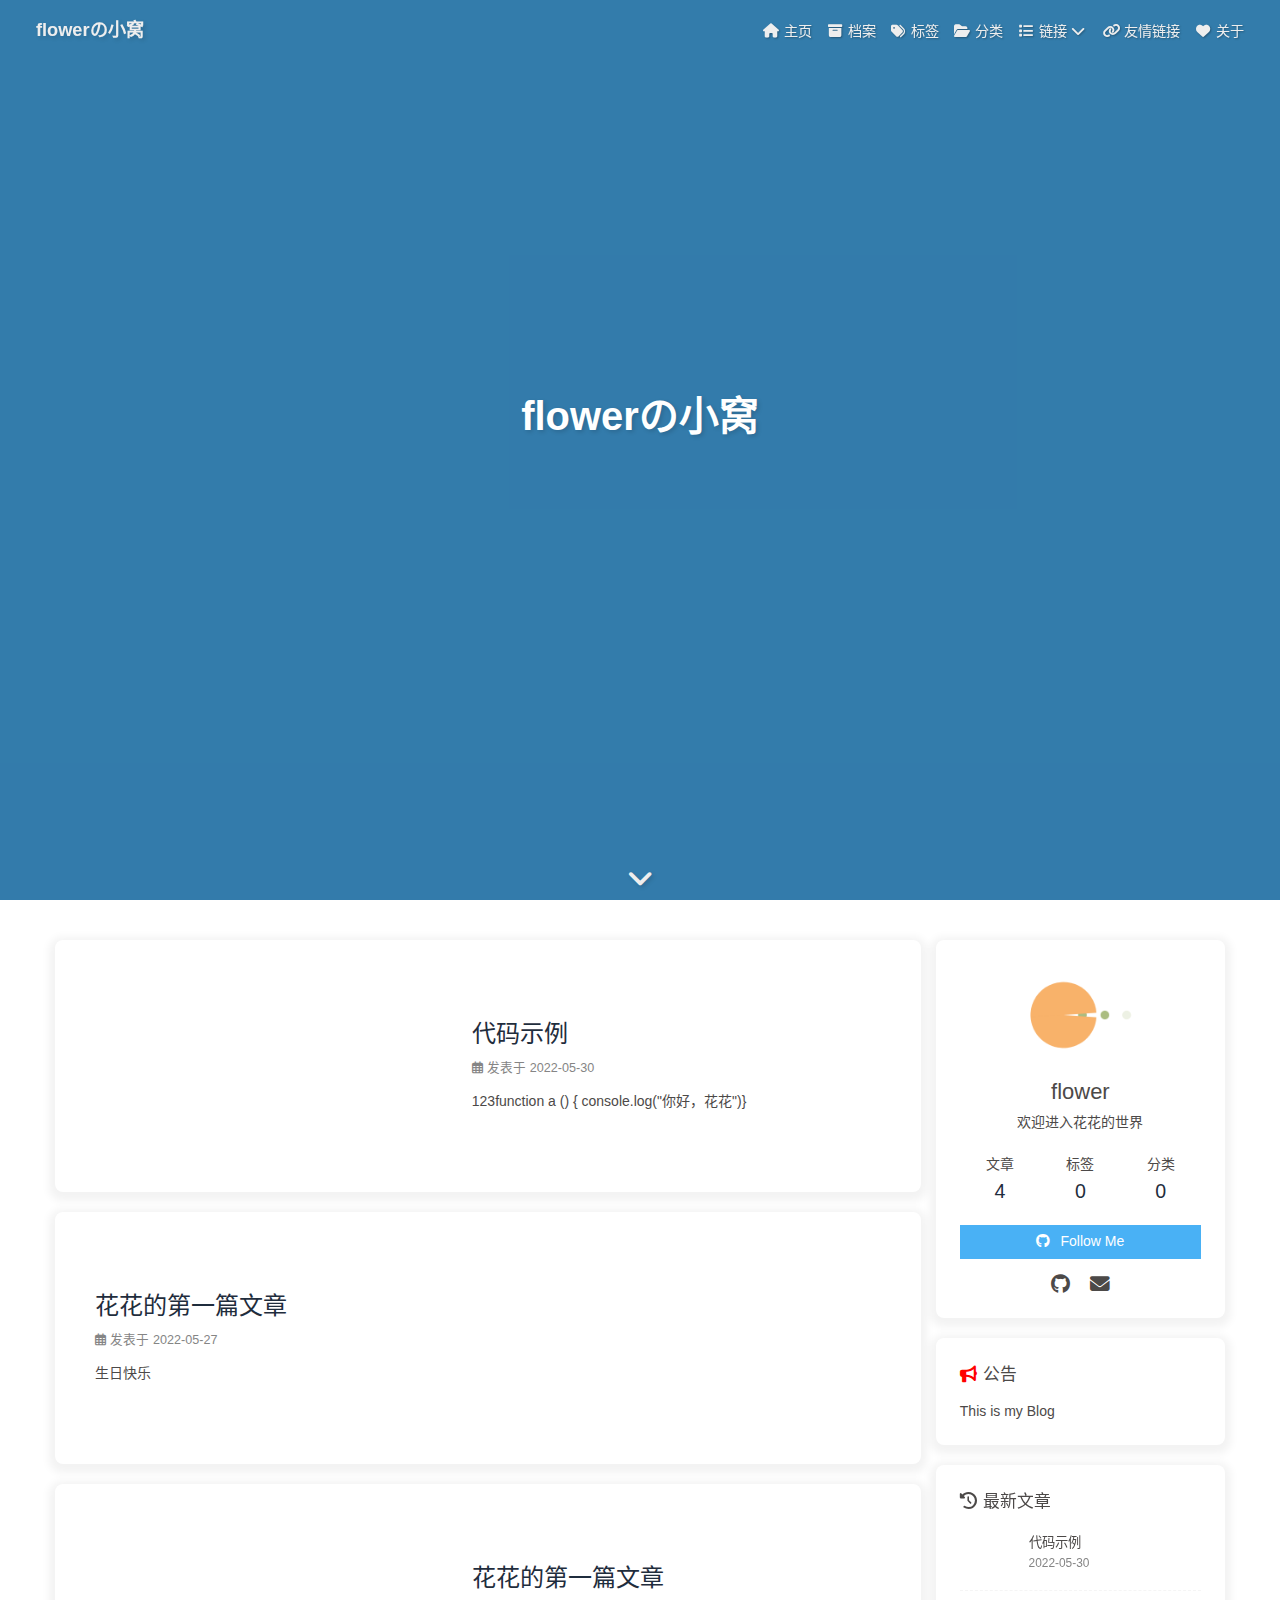
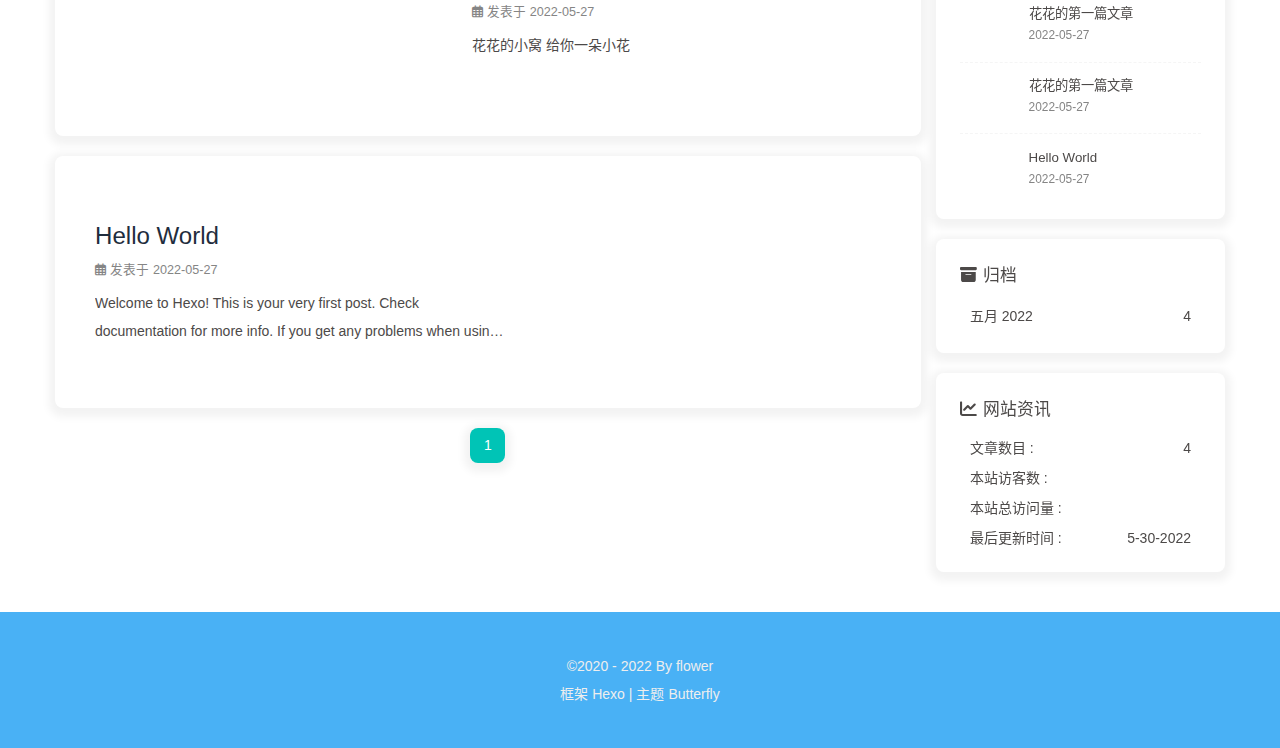
==== commit c19acd5d: "Site updated: 2022-05-30 23:12:16" ====
--- a/index.html
+++ b/index.html
@@ -51,7 +51,7 @@
   isHome: true,
   isHighlightShrink: true,
   isToc: false,
-  postUpdate: '2022-05-30 22:56:23'
+  postUpdate: '2022-05-30 23:02:33'
 }</script><noscript><style type="text/css">
   #nav {
     opacity: 1
@@ -140,7 +140,7 @@
       }
     }
     detectApple()
-    })(window)</script><meta name="generator" content="Hexo 5.4.2"></head><body><div id="sidebar"><div id="menu-mask"></div><div id="sidebar-menus"><div class="avatar-img is-center"><img src="https://i.loli.net/2021/02/24/5O1day2nriDzjSu.png" onerror="onerror=null;src='/img/friend_404.gif'" alt="avatar"/></div><div class="sidebar-site-data site-data is-center"><a href="/archives/"><div class="headline">文章</div><div class="length-num">4</div></a><a href="/tags/"><div class="headline">标签</div><div class="length-num">0</div></a><a href="/categories/"><div class="headline">分类</div><div class="length-num">0</div></a></div><hr/><div class="menus_items"><div class="menus_item"><a class="site-page" href="/"><i class="fa-fw fas fa-home"></i><span> 主页</span></a></div><div class="menus_item"><a class="site-page" href="/archives/"><i class="fa-fw fas fa-archive"></i><span> 档案</span></a></div><div class="menus_item"><a class="site-page" href="/tags/"><i class="fa-fw fas fa-tags"></i><span> 标签</span></a></div><div class="menus_item"><a class="site-page" href="/categories/"><i class="fa-fw fas fa-folder-open"></i><span> 分类</span></a></div><div class="menus_item"><a class="site-page group" href="javascript:void(0);"><i class="fa-fw fas fa-list"></i><span> 链接</span><i class="fas fa-chevron-down"></i></a><ul class="menus_item_child"><li><a class="site-page child" href="/music/"><i class="fa-fw fas fa-music"></i><span> Music</span></a></li><li><a class="site-page child" href="/movies/"><i class="fa-fw fas fa-video"></i><span> Movie</span></a></li></ul></div><div class="menus_item"><a class="site-page" href="/link/"><i class="fa-fw fas fa-link"></i><span> 友情链接</span></a></div><div class="menus_item"><a class="site-page" href="/about/"><i class="fa-fw fas fa-heart"></i><span> 关于</span></a></div></div></div></div><div class="page" id="body-wrap"><header class="full_page" id="page-header"><nav id="nav"><span id="blog_name"><a id="site-name" href="/">flowerの小窝</a></span><div id="menus"><div class="menus_items"><div class="menus_item"><a class="site-page" href="/"><i class="fa-fw fas fa-home"></i><span> 主页</span></a></div><div class="menus_item"><a class="site-page" href="/archives/"><i class="fa-fw fas fa-archive"></i><span> 档案</span></a></div><div class="menus_item"><a class="site-page" href="/tags/"><i class="fa-fw fas fa-tags"></i><span> 标签</span></a></div><div class="menus_item"><a class="site-page" href="/categories/"><i class="fa-fw fas fa-folder-open"></i><span> 分类</span></a></div><div class="menus_item"><a class="site-page group" href="javascript:void(0);"><i class="fa-fw fas fa-list"></i><span> 链接</span><i class="fas fa-chevron-down"></i></a><ul class="menus_item_child"><li><a class="site-page child" href="/music/"><i class="fa-fw fas fa-music"></i><span> Music</span></a></li><li><a class="site-page child" href="/movies/"><i class="fa-fw fas fa-video"></i><span> Movie</span></a></li></ul></div><div class="menus_item"><a class="site-page" href="/link/"><i class="fa-fw fas fa-link"></i><span> 友情链接</span></a></div><div class="menus_item"><a class="site-page" href="/about/"><i class="fa-fw fas fa-heart"></i><span> 关于</span></a></div></div><div id="toggle-menu"><a class="site-page"><i class="fas fa-bars fa-fw"></i></a></div></div></nav><div id="site-info"><h1 id="site-title">flowerの小窝</h1></div><div id="scroll-down"><i class="fas fa-angle-down scroll-down-effects"></i></div></header><main class="layout" id="content-inner"><div class="recent-posts" id="recent-posts"><div class="recent-post-item"><div class="post_cover left"><a href="/2022/05/30/%E4%BB%A3%E7%A0%81%E5%9D%97/%E5%AE%9E%E4%BE%8B/" title="代码示例"><img class="post_bg" src="[data-uri]" onerror="this.onerror=null;this.src='/img/404.jpg'" alt="代码示例"></a></div><div class="recent-post-info"><a class="article-title" href="/2022/05/30/%E4%BB%A3%E7%A0%81%E5%9D%97/%E5%AE%9E%E4%BE%8B/" title="代码示例">代码示例</a><div class="article-meta-wrap"><span class="post-meta-date"><i class="far fa-calendar-alt"></i><span class="article-meta-label">发表于</span><time datetime="2022-05-29T16:37:56.000Z" title="发表于 2022-05-30 00:37:56">2022-05-30</time></span></div><div class="content">123function a () &#123;    console.log(&quot;你好，花花&quot;)&#125;</div></div></div><div class="recent-post-item"><div class="post_cover right"><a href="/2022/05/27/%E7%A5%9D%E9%99%88%E4%BF%8A%E9%9C%96%E7%94%9F%E6%97%A5%E5%BF%AB%E4%B9%90/" title="花花的第一篇文章"><img class="post_bg" src="[data-uri]" onerror="this.onerror=null;this.src='/img/404.jpg'" alt="花花的第一篇文章"></a></div><div class="recent-post-info"><a class="article-title" href="/2022/05/27/%E7%A5%9D%E9%99%88%E4%BF%8A%E9%9C%96%E7%94%9F%E6%97%A5%E5%BF%AB%E4%B9%90/" title="花花的第一篇文章">花花的第一篇文章</a><div class="article-meta-wrap"><span class="post-meta-date"><i class="far fa-calendar-alt"></i><span class="article-meta-label">发表于</span><time datetime="2022-05-27T14:04:41.000Z" title="发表于 2022-05-27 22:04:41">2022-05-27</time></span></div><div class="content">生日快乐</div></div></div><div class="recent-post-item"><div class="post_cover left"><a href="/2022/05/27/%E8%8A%B1%E8%8A%B1%E7%9A%84%E7%AC%AC%E4%B8%80%E7%AF%87%E6%96%87%E7%AB%A0/" title="花花的第一篇文章"><img class="post_bg" src="[data-uri]" onerror="this.onerror=null;this.src='/img/404.jpg'" alt="花花的第一篇文章"></a></div><div class="recent-post-info"><a class="article-title" href="/2022/05/27/%E8%8A%B1%E8%8A%B1%E7%9A%84%E7%AC%AC%E4%B8%80%E7%AF%87%E6%96%87%E7%AB%A0/" title="花花的第一篇文章">花花的第一篇文章</a><div class="article-meta-wrap"><span class="post-meta-date"><i class="far fa-calendar-alt"></i><span class="article-meta-label">发表于</span><time datetime="2022-05-27T14:04:41.000Z" title="发表于 2022-05-27 22:04:41">2022-05-27</time></span></div><div class="content"> 花花的小窝 
+    })(window)</script><meta name="generator" content="Hexo 5.4.2"></head><body><div id="sidebar"><div id="menu-mask"></div><div id="sidebar-menus"><div class="avatar-img is-center"><img src="https://i.loli.net/2021/02/24/5O1day2nriDzjSu.png" onerror="onerror=null;src='/img/friend_404.gif'" alt="avatar"/></div><div class="sidebar-site-data site-data is-center"><a href="/archives/"><div class="headline">文章</div><div class="length-num">4</div></a><a href="/tags/"><div class="headline">标签</div><div class="length-num">0</div></a><a href="/categories/"><div class="headline">分类</div><div class="length-num">0</div></a></div><hr/><div class="menus_items"><div class="menus_item"><a class="site-page" href="/"><i class="fa-fw fas fa-home"></i><span> 主页</span></a></div><div class="menus_item"><a class="site-page" href="/archives/"><i class="fa-fw fas fa-archive"></i><span> 档案</span></a></div><div class="menus_item"><a class="site-page" href="/tags/"><i class="fa-fw fas fa-tags"></i><span> 标签</span></a></div><div class="menus_item"><a class="site-page" href="/categories/"><i class="fa-fw fas fa-folder-open"></i><span> 分类</span></a></div><div class="menus_item"><a class="site-page group" href="javascript:void(0);"><i class="fa-fw fas fa-list"></i><span> 链接</span><i class="fas fa-chevron-down"></i></a><ul class="menus_item_child"><li><a class="site-page child" href="/music/"><i class="fa-fw fas fa-music"></i><span> Music</span></a></li><li><a class="site-page child" href="/movies/"><i class="fa-fw fas fa-video"></i><span> Movie</span></a></li></ul></div><div class="menus_item"><a class="site-page" href="/link/"><i class="fa-fw fas fa-link"></i><span> 友情链接</span></a></div><div class="menus_item"><a class="site-page" href="/about/"><i class="fa-fw fas fa-heart"></i><span> 关于</span></a></div></div></div></div><div class="page" id="body-wrap"><header class="full_page" id="page-header"><nav id="nav"><span id="blog_name"><a id="site-name" href="/">flowerの小窝</a></span><div id="menus"><div class="menus_items"><div class="menus_item"><a class="site-page" href="/"><i class="fa-fw fas fa-home"></i><span> 主页</span></a></div><div class="menus_item"><a class="site-page" href="/archives/"><i class="fa-fw fas fa-archive"></i><span> 档案</span></a></div><div class="menus_item"><a class="site-page" href="/tags/"><i class="fa-fw fas fa-tags"></i><span> 标签</span></a></div><div class="menus_item"><a class="site-page" href="/categories/"><i class="fa-fw fas fa-folder-open"></i><span> 分类</span></a></div><div class="menus_item"><a class="site-page group" href="javascript:void(0);"><i class="fa-fw fas fa-list"></i><span> 链接</span><i class="fas fa-chevron-down"></i></a><ul class="menus_item_child"><li><a class="site-page child" href="/music/"><i class="fa-fw fas fa-music"></i><span> Music</span></a></li><li><a class="site-page child" href="/movies/"><i class="fa-fw fas fa-video"></i><span> Movie</span></a></li></ul></div><div class="menus_item"><a class="site-page" href="/link/"><i class="fa-fw fas fa-link"></i><span> 友情链接</span></a></div><div class="menus_item"><a class="site-page" href="/about/"><i class="fa-fw fas fa-heart"></i><span> 关于</span></a></div></div><div id="toggle-menu"><a class="site-page"><i class="fas fa-bars fa-fw"></i></a></div></div></nav><div id="site-info"><h1 id="site-title">flowerの小窝</h1><div id="site_social_icons"><a class="social-icon" href="https://github.com/flower1874" target="_blank" title="Github"><i class="fab fa-github"></i></a><a class="social-icon" href="mailto:xxxxxx@qq.com" target="_blank" title="Email"><i class="fas fa-envelope"></i></a></div></div><div id="scroll-down"><i class="fas fa-angle-down scroll-down-effects"></i></div></header><main class="layout" id="content-inner"><div class="recent-posts" id="recent-posts"><div class="recent-post-item"><div class="post_cover left"><a href="/2022/05/30/%E4%BB%A3%E7%A0%81%E5%9D%97/%E5%AE%9E%E4%BE%8B/" title="代码示例"><img class="post_bg" src="[data-uri]" onerror="this.onerror=null;this.src='/img/404.jpg'" alt="代码示例"></a></div><div class="recent-post-info"><a class="article-title" href="/2022/05/30/%E4%BB%A3%E7%A0%81%E5%9D%97/%E5%AE%9E%E4%BE%8B/" title="代码示例">代码示例</a><div class="article-meta-wrap"><span class="post-meta-date"><i class="far fa-calendar-alt"></i><span class="article-meta-label">发表于</span><time datetime="2022-05-29T16:37:56.000Z" title="发表于 2022-05-30 00:37:56">2022-05-30</time></span></div><div class="content">123function a () &#123;    console.log(&quot;你好，花花&quot;)&#125;</div></div></div><div class="recent-post-item"><div class="post_cover right"><a href="/2022/05/27/%E7%A5%9D%E9%99%88%E4%BF%8A%E9%9C%96%E7%94%9F%E6%97%A5%E5%BF%AB%E4%B9%90/" title="花花的第一篇文章"><img class="post_bg" src="[data-uri]" onerror="this.onerror=null;this.src='/img/404.jpg'" alt="花花的第一篇文章"></a></div><div class="recent-post-info"><a class="article-title" href="/2022/05/27/%E7%A5%9D%E9%99%88%E4%BF%8A%E9%9C%96%E7%94%9F%E6%97%A5%E5%BF%AB%E4%B9%90/" title="花花的第一篇文章">花花的第一篇文章</a><div class="article-meta-wrap"><span class="post-meta-date"><i class="far fa-calendar-alt"></i><span class="article-meta-label">发表于</span><time datetime="2022-05-27T14:04:41.000Z" title="发表于 2022-05-27 22:04:41">2022-05-27</time></span></div><div class="content">生日快乐</div></div></div><div class="recent-post-item"><div class="post_cover left"><a href="/2022/05/27/%E8%8A%B1%E8%8A%B1%E7%9A%84%E7%AC%AC%E4%B8%80%E7%AF%87%E6%96%87%E7%AB%A0/" title="花花的第一篇文章"><img class="post_bg" src="[data-uri]" onerror="this.onerror=null;this.src='/img/404.jpg'" alt="花花的第一篇文章"></a></div><div class="recent-post-info"><a class="article-title" href="/2022/05/27/%E8%8A%B1%E8%8A%B1%E7%9A%84%E7%AC%AC%E4%B8%80%E7%AF%87%E6%96%87%E7%AB%A0/" title="花花的第一篇文章">花花的第一篇文章</a><div class="article-meta-wrap"><span class="post-meta-date"><i class="far fa-calendar-alt"></i><span class="article-meta-label">发表于</span><time datetime="2022-05-27T14:04:41.000Z" title="发表于 2022-05-27 22:04:41">2022-05-27</time></span></div><div class="content"> 花花的小窝 
 给你一朵小花</div></div></div><div class="recent-post-item"><div class="post_cover right"><a href="/2022/05/27/hello-world/" title="Hello World"><img class="post_bg" src="[data-uri]" onerror="this.onerror=null;this.src='/img/404.jpg'" alt="Hello World"></a></div><div class="recent-post-info"><a class="article-title" href="/2022/05/27/hello-world/" title="Hello World">Hello World</a><div class="article-meta-wrap"><span class="post-meta-date"><i class="far fa-calendar-alt"></i><span class="article-meta-label">发表于</span><time datetime="2022-05-27T13:00:28.982Z" title="发表于 2022-05-27 21:00:28">2022-05-27</time></span></div><div class="content">Welcome to Hexo! This is your very first post. Check documentation for more info. If you get any problems when using Hexo, you can find the answer in troubleshooting or you can ask me on GitHub.
 Quick StartCreate a new post1$ hexo new &quot;My New Post&quot;
 
@@ -154,4 +154,4 @@
 Deploy to remote sites1$ hexo deploy
 
 More info: Deployment
-</div></div></div><nav id="pagination"><div class="pagination"><span class="page-number current">1</span></div></nav></div><div class="aside-content" id="aside-content"><div class="card-widget card-info"><div class="is-center"><div class="avatar-img"><img src="https://i.loli.net/2021/02/24/5O1day2nriDzjSu.png" onerror="this.onerror=null;this.src='/img/friend_404.gif'" alt="avatar"/></div><div class="author-info__name">flower</div><div class="author-info__description">欢迎进入花花的世界</div></div><div class="card-info-data site-data is-center"><a href="/archives/"><div class="headline">文章</div><div class="length-num">4</div></a><a href="/tags/"><div class="headline">标签</div><div class="length-num">0</div></a><a href="/categories/"><div class="headline">分类</div><div class="length-num">0</div></a></div><a id="card-info-btn" target="_blank" rel="noopener" href="https://github.com/xxxxxx"><i class="fab fa-github"></i><span>Follow Me</span></a></div><div class="card-widget card-announcement"><div class="item-headline"><i class="fas fa-bullhorn fa-shake"></i><span>公告</span></div><div class="announcement_content">This is my Blog</div></div><div class="sticky_layout"><div class="card-widget card-recent-post"><div class="item-headline"><i class="fas fa-history"></i><span>最新文章</span></div><div class="aside-list"><div class="aside-list-item"><a class="thumbnail" href="/2022/05/30/%E4%BB%A3%E7%A0%81%E5%9D%97/%E5%AE%9E%E4%BE%8B/" title="代码示例"><img src="[data-uri]" onerror="this.onerror=null;this.src='/img/404.jpg'" alt="代码示例"/></a><div class="content"><a class="title" href="/2022/05/30/%E4%BB%A3%E7%A0%81%E5%9D%97/%E5%AE%9E%E4%BE%8B/" title="代码示例">代码示例</a><time datetime="2022-05-29T16:37:56.000Z" title="发表于 2022-05-30 00:37:56">2022-05-30</time></div></div><div class="aside-list-item"><a class="thumbnail" href="/2022/05/27/%E7%A5%9D%E9%99%88%E4%BF%8A%E9%9C%96%E7%94%9F%E6%97%A5%E5%BF%AB%E4%B9%90/" title="花花的第一篇文章"><img src="[data-uri]" onerror="this.onerror=null;this.src='/img/404.jpg'" alt="花花的第一篇文章"/></a><div class="content"><a class="title" href="/2022/05/27/%E7%A5%9D%E9%99%88%E4%BF%8A%E9%9C%96%E7%94%9F%E6%97%A5%E5%BF%AB%E4%B9%90/" title="花花的第一篇文章">花花的第一篇文章</a><time datetime="2022-05-27T14:04:41.000Z" title="发表于 2022-05-27 22:04:41">2022-05-27</time></div></div><div class="aside-list-item"><a class="thumbnail" href="/2022/05/27/%E8%8A%B1%E8%8A%B1%E7%9A%84%E7%AC%AC%E4%B8%80%E7%AF%87%E6%96%87%E7%AB%A0/" title="花花的第一篇文章"><img src="[data-uri]" onerror="this.onerror=null;this.src='/img/404.jpg'" alt="花花的第一篇文章"/></a><div class="content"><a class="title" href="/2022/05/27/%E8%8A%B1%E8%8A%B1%E7%9A%84%E7%AC%AC%E4%B8%80%E7%AF%87%E6%96%87%E7%AB%A0/" title="花花的第一篇文章">花花的第一篇文章</a><time datetime="2022-05-27T14:04:41.000Z" title="发表于 2022-05-27 22:04:41">2022-05-27</time></div></div><div class="aside-list-item"><a class="thumbnail" href="/2022/05/27/hello-world/" title="Hello World"><img src="[data-uri]" onerror="this.onerror=null;this.src='/img/404.jpg'" alt="Hello World"/></a><div class="content"><a class="title" href="/2022/05/27/hello-world/" title="Hello World">Hello World</a><time datetime="2022-05-27T13:00:28.982Z" title="发表于 2022-05-27 21:00:28">2022-05-27</time></div></div></div></div><div class="card-widget card-archives"><div class="item-headline"><i class="fas fa-archive"></i><span>归档</span></div><ul class="card-archive-list"><li class="card-archive-list-item"><a class="card-archive-list-link" href="/archives/2022/05/"><span class="card-archive-list-date">五月 2022</span><span class="card-archive-list-count">4</span></a></li></ul></div><div class="card-widget card-webinfo"><div class="item-headline"><i class="fas fa-chart-line"></i><span>网站资讯</span></div><div class="webinfo"><div class="webinfo-item"><div class="item-name">文章数目 :</div><div class="item-count">4</div></div><div class="webinfo-item"><div class="item-name">本站访客数 :</div><div class="item-count" id="busuanzi_value_site_uv"></div></div><div class="webinfo-item"><div class="item-name">本站总访问量 :</div><div class="item-count" id="busuanzi_value_site_pv"></div></div><div class="webinfo-item"><div class="item-name">最后更新时间 :</div><div class="item-count" id="last-push-date" data-lastPushDate="2022-05-30T14:56:23.583Z"></div></div></div></div></div></div></main><footer id="footer"><div id="footer-wrap"><div class="copyright">&copy;2020 - 2022 By flower</div><div class="framework-info"><span>框架 </span><a target="_blank" rel="noopener" href="https://hexo.io">Hexo</a><span class="footer-separator">|</span><span>主题 </span><a target="_blank" rel="noopener" href="https://github.com/jerryc127/hexo-theme-butterfly">Butterfly</a></div></div></footer></div><div id="rightside"><div id="rightside-config-hide"><button id="darkmode" type="button" title="浅色和深色模式转换"><i class="fas fa-adjust"></i></button><button id="hide-aside-btn" type="button" title="单栏和双栏切换"><i class="fas fa-arrows-alt-h"></i></button></div><div id="rightside-config-show"><button id="rightside_config" type="button" title="设置"><i class="fas fa-cog fa-spin"></i></button><button id="go-up" type="button" title="回到顶部"><i class="fas fa-arrow-up"></i></button></div></div><div><script src="/js/utils.js"></script><script src="/js/main.js"></script><script src="https://cdn.jsdelivr.net/npm/@fancyapps/ui/dist/fancybox.umd.js"></script><div class="js-pjax"></div><script async data-pjax src="//busuanzi.ibruce.info/busuanzi/2.3/busuanzi.pure.mini.js"></script></div></body></html>+</div></div></div><nav id="pagination"><div class="pagination"><span class="page-number current">1</span></div></nav></div><div class="aside-content" id="aside-content"><div class="card-widget card-info"><div class="is-center"><div class="avatar-img"><img src="https://i.loli.net/2021/02/24/5O1day2nriDzjSu.png" onerror="this.onerror=null;this.src='/img/friend_404.gif'" alt="avatar"/></div><div class="author-info__name">flower</div><div class="author-info__description">欢迎进入花花的世界</div></div><div class="card-info-data site-data is-center"><a href="/archives/"><div class="headline">文章</div><div class="length-num">4</div></a><a href="/tags/"><div class="headline">标签</div><div class="length-num">0</div></a><a href="/categories/"><div class="headline">分类</div><div class="length-num">0</div></a></div><a id="card-info-btn" target="_blank" rel="noopener" href="https://github.com/xxxxxx"><i class="fab fa-github"></i><span>Follow Me</span></a><div class="card-info-social-icons is-center"><a class="social-icon" href="https://github.com/flower1874" target="_blank" title="Github"><i class="fab fa-github"></i></a><a class="social-icon" href="mailto:xxxxxx@qq.com" target="_blank" title="Email"><i class="fas fa-envelope"></i></a></div></div><div class="card-widget card-announcement"><div class="item-headline"><i class="fas fa-bullhorn fa-shake"></i><span>公告</span></div><div class="announcement_content">This is my Blog</div></div><div class="sticky_layout"><div class="card-widget card-recent-post"><div class="item-headline"><i class="fas fa-history"></i><span>最新文章</span></div><div class="aside-list"><div class="aside-list-item"><a class="thumbnail" href="/2022/05/30/%E4%BB%A3%E7%A0%81%E5%9D%97/%E5%AE%9E%E4%BE%8B/" title="代码示例"><img src="[data-uri]" onerror="this.onerror=null;this.src='/img/404.jpg'" alt="代码示例"/></a><div class="content"><a class="title" href="/2022/05/30/%E4%BB%A3%E7%A0%81%E5%9D%97/%E5%AE%9E%E4%BE%8B/" title="代码示例">代码示例</a><time datetime="2022-05-29T16:37:56.000Z" title="发表于 2022-05-30 00:37:56">2022-05-30</time></div></div><div class="aside-list-item"><a class="thumbnail" href="/2022/05/27/%E7%A5%9D%E9%99%88%E4%BF%8A%E9%9C%96%E7%94%9F%E6%97%A5%E5%BF%AB%E4%B9%90/" title="花花的第一篇文章"><img src="[data-uri]" onerror="this.onerror=null;this.src='/img/404.jpg'" alt="花花的第一篇文章"/></a><div class="content"><a class="title" href="/2022/05/27/%E7%A5%9D%E9%99%88%E4%BF%8A%E9%9C%96%E7%94%9F%E6%97%A5%E5%BF%AB%E4%B9%90/" title="花花的第一篇文章">花花的第一篇文章</a><time datetime="2022-05-27T14:04:41.000Z" title="发表于 2022-05-27 22:04:41">2022-05-27</time></div></div><div class="aside-list-item"><a class="thumbnail" href="/2022/05/27/%E8%8A%B1%E8%8A%B1%E7%9A%84%E7%AC%AC%E4%B8%80%E7%AF%87%E6%96%87%E7%AB%A0/" title="花花的第一篇文章"><img src="[data-uri]" onerror="this.onerror=null;this.src='/img/404.jpg'" alt="花花的第一篇文章"/></a><div class="content"><a class="title" href="/2022/05/27/%E8%8A%B1%E8%8A%B1%E7%9A%84%E7%AC%AC%E4%B8%80%E7%AF%87%E6%96%87%E7%AB%A0/" title="花花的第一篇文章">花花的第一篇文章</a><time datetime="2022-05-27T14:04:41.000Z" title="发表于 2022-05-27 22:04:41">2022-05-27</time></div></div><div class="aside-list-item"><a class="thumbnail" href="/2022/05/27/hello-world/" title="Hello World"><img src="[data-uri]" onerror="this.onerror=null;this.src='/img/404.jpg'" alt="Hello World"/></a><div class="content"><a class="title" href="/2022/05/27/hello-world/" title="Hello World">Hello World</a><time datetime="2022-05-27T13:00:28.982Z" title="发表于 2022-05-27 21:00:28">2022-05-27</time></div></div></div></div><div class="card-widget card-archives"><div class="item-headline"><i class="fas fa-archive"></i><span>归档</span></div><ul class="card-archive-list"><li class="card-archive-list-item"><a class="card-archive-list-link" href="/archives/2022/05/"><span class="card-archive-list-date">五月 2022</span><span class="card-archive-list-count">4</span></a></li></ul></div><div class="card-widget card-webinfo"><div class="item-headline"><i class="fas fa-chart-line"></i><span>网站资讯</span></div><div class="webinfo"><div class="webinfo-item"><div class="item-name">文章数目 :</div><div class="item-count">4</div></div><div class="webinfo-item"><div class="item-name">本站访客数 :</div><div class="item-count" id="busuanzi_value_site_uv"></div></div><div class="webinfo-item"><div class="item-name">本站总访问量 :</div><div class="item-count" id="busuanzi_value_site_pv"></div></div><div class="webinfo-item"><div class="item-name">最后更新时间 :</div><div class="item-count" id="last-push-date" data-lastPushDate="2022-05-30T15:02:32.996Z"></div></div></div></div></div></div></main><footer id="footer"><div id="footer-wrap"><div class="copyright">&copy;2020 - 2022 By flower</div><div class="framework-info"><span>框架 </span><a target="_blank" rel="noopener" href="https://hexo.io">Hexo</a><span class="footer-separator">|</span><span>主题 </span><a target="_blank" rel="noopener" href="https://github.com/jerryc127/hexo-theme-butterfly">Butterfly</a></div></div></footer></div><div id="rightside"><div id="rightside-config-hide"><button id="darkmode" type="button" title="浅色和深色模式转换"><i class="fas fa-adjust"></i></button><button id="hide-aside-btn" type="button" title="单栏和双栏切换"><i class="fas fa-arrows-alt-h"></i></button></div><div id="rightside-config-show"><button id="rightside_config" type="button" title="设置"><i class="fas fa-cog fa-spin"></i></button><button id="go-up" type="button" title="回到顶部"><i class="fas fa-arrow-up"></i></button></div></div><div><script src="/js/utils.js"></script><script src="/js/main.js"></script><script src="https://cdn.jsdelivr.net/npm/@fancyapps/ui/dist/fancybox.umd.js"></script><div class="js-pjax"></div><script async data-pjax src="//busuanzi.ibruce.info/busuanzi/2.3/busuanzi.pure.mini.js"></script></div></body></html>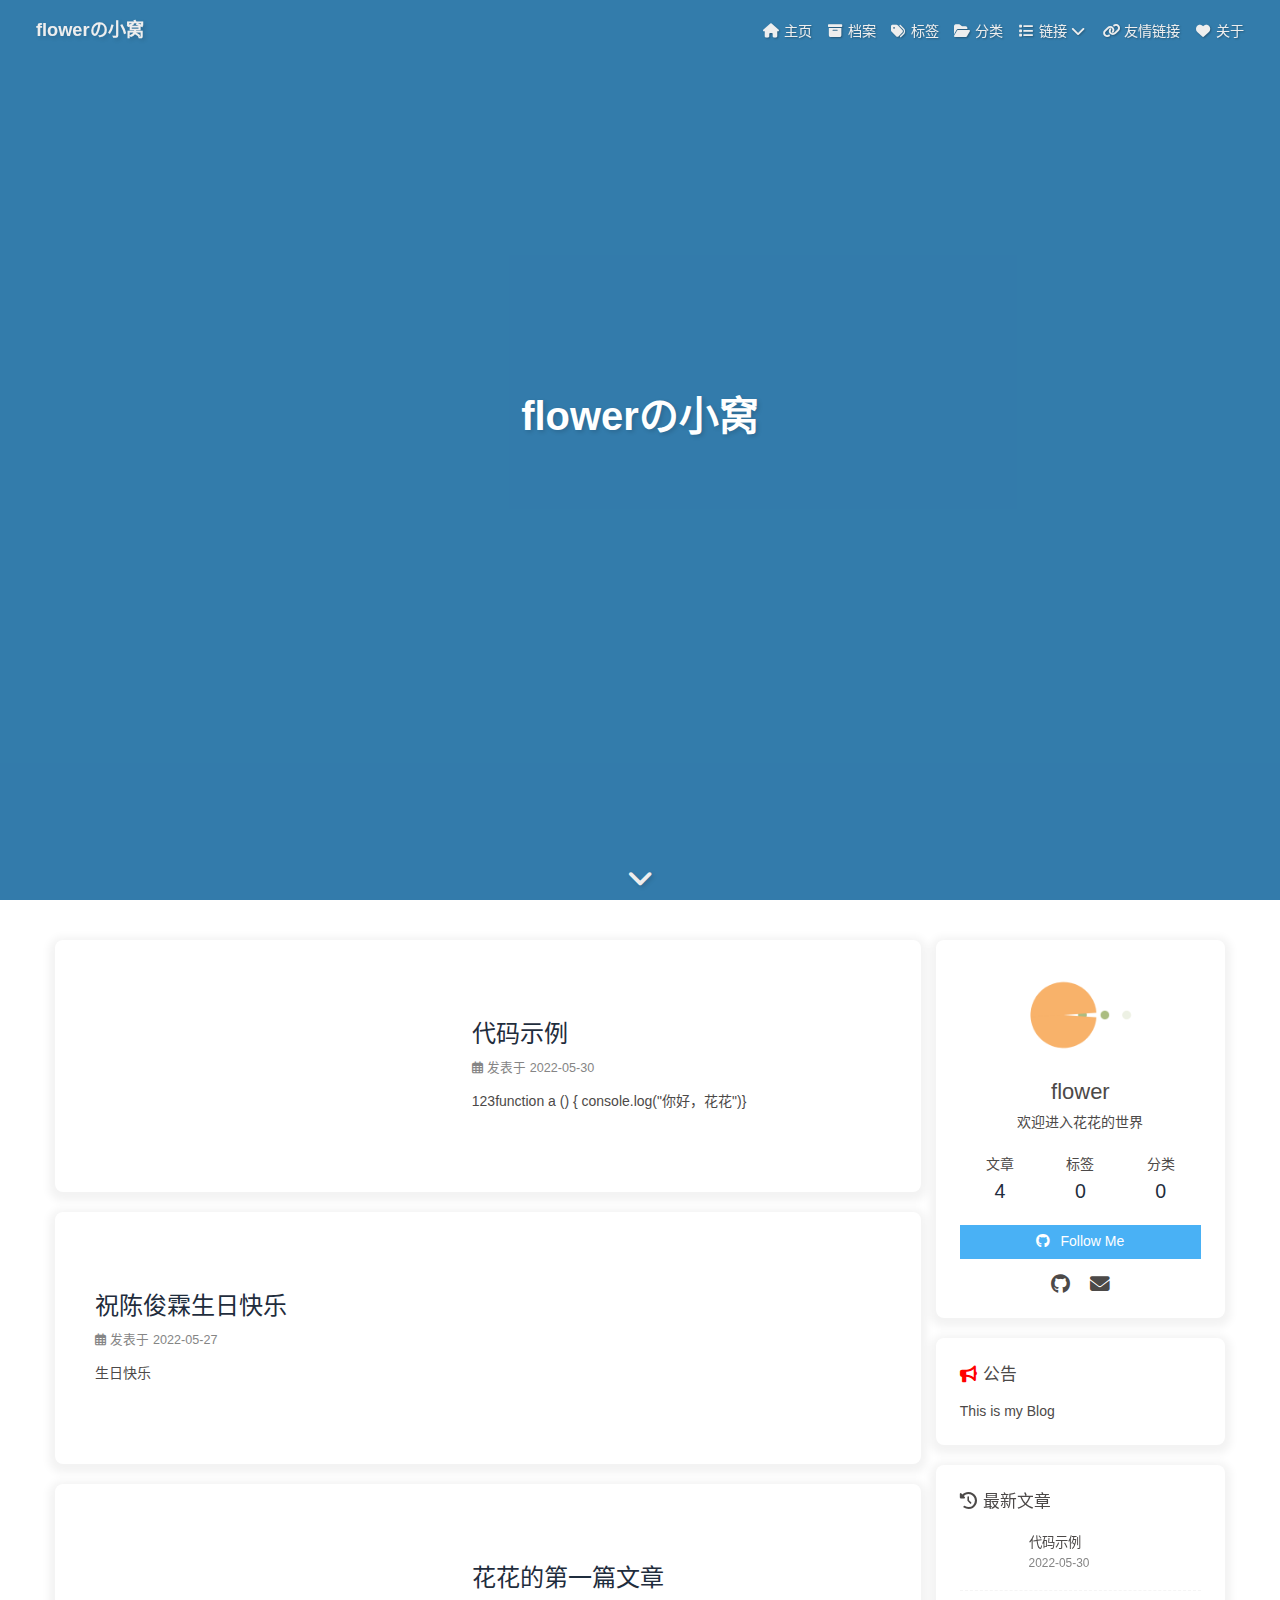
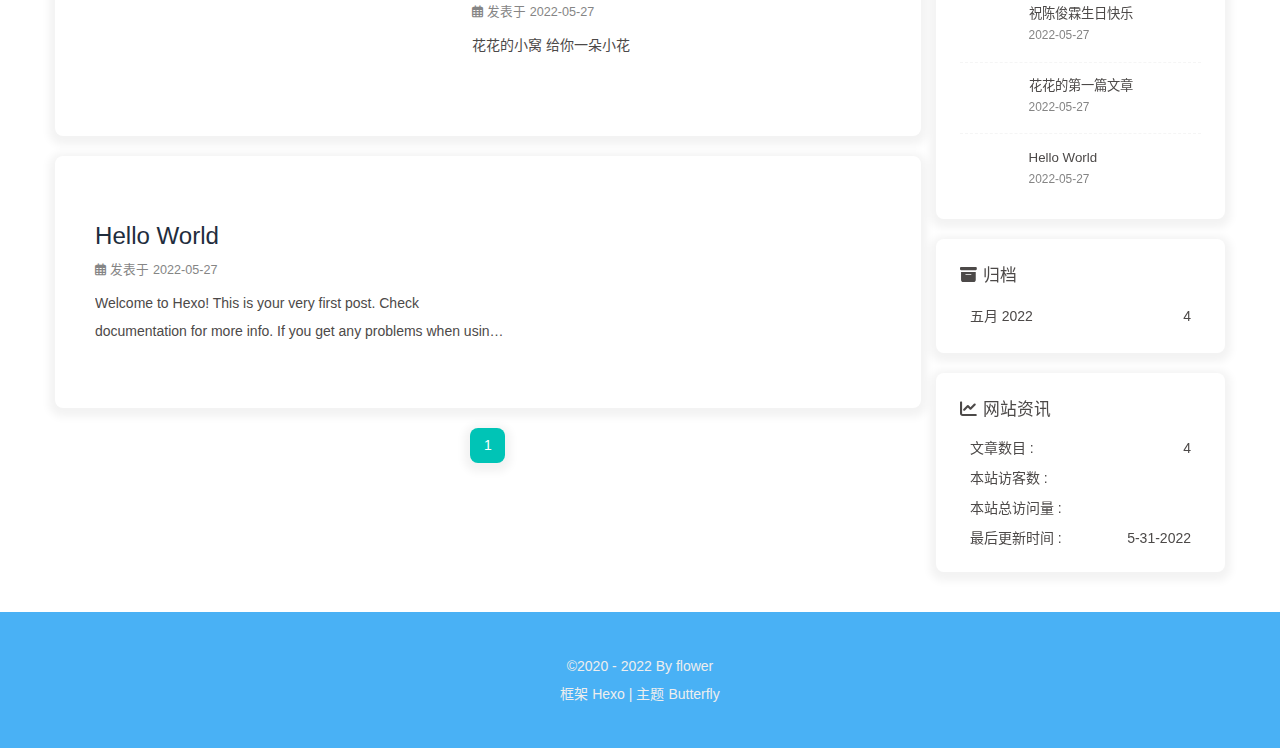
==== commit e3463ae3: "Site updated: 2022-05-31 18:27:48" ====
--- a/index.html
+++ b/index.html
@@ -51,7 +51,7 @@
   isHome: true,
   isHighlightShrink: true,
   isToc: false,
-  postUpdate: '2022-05-30 23:02:33'
+  postUpdate: '2022-05-31 18:27:41'
 }</script><noscript><style type="text/css">
   #nav {
     opacity: 1
@@ -140,7 +140,7 @@
       }
     }
     detectApple()
-    })(window)</script><meta name="generator" content="Hexo 5.4.2"></head><body><div id="sidebar"><div id="menu-mask"></div><div id="sidebar-menus"><div class="avatar-img is-center"><img src="https://i.loli.net/2021/02/24/5O1day2nriDzjSu.png" onerror="onerror=null;src='/img/friend_404.gif'" alt="avatar"/></div><div class="sidebar-site-data site-data is-center"><a href="/archives/"><div class="headline">文章</div><div class="length-num">4</div></a><a href="/tags/"><div class="headline">标签</div><div class="length-num">0</div></a><a href="/categories/"><div class="headline">分类</div><div class="length-num">0</div></a></div><hr/><div class="menus_items"><div class="menus_item"><a class="site-page" href="/"><i class="fa-fw fas fa-home"></i><span> 主页</span></a></div><div class="menus_item"><a class="site-page" href="/archives/"><i class="fa-fw fas fa-archive"></i><span> 档案</span></a></div><div class="menus_item"><a class="site-page" href="/tags/"><i class="fa-fw fas fa-tags"></i><span> 标签</span></a></div><div class="menus_item"><a class="site-page" href="/categories/"><i class="fa-fw fas fa-folder-open"></i><span> 分类</span></a></div><div class="menus_item"><a class="site-page group" href="javascript:void(0);"><i class="fa-fw fas fa-list"></i><span> 链接</span><i class="fas fa-chevron-down"></i></a><ul class="menus_item_child"><li><a class="site-page child" href="/music/"><i class="fa-fw fas fa-music"></i><span> Music</span></a></li><li><a class="site-page child" href="/movies/"><i class="fa-fw fas fa-video"></i><span> Movie</span></a></li></ul></div><div class="menus_item"><a class="site-page" href="/link/"><i class="fa-fw fas fa-link"></i><span> 友情链接</span></a></div><div class="menus_item"><a class="site-page" href="/about/"><i class="fa-fw fas fa-heart"></i><span> 关于</span></a></div></div></div></div><div class="page" id="body-wrap"><header class="full_page" id="page-header"><nav id="nav"><span id="blog_name"><a id="site-name" href="/">flowerの小窝</a></span><div id="menus"><div class="menus_items"><div class="menus_item"><a class="site-page" href="/"><i class="fa-fw fas fa-home"></i><span> 主页</span></a></div><div class="menus_item"><a class="site-page" href="/archives/"><i class="fa-fw fas fa-archive"></i><span> 档案</span></a></div><div class="menus_item"><a class="site-page" href="/tags/"><i class="fa-fw fas fa-tags"></i><span> 标签</span></a></div><div class="menus_item"><a class="site-page" href="/categories/"><i class="fa-fw fas fa-folder-open"></i><span> 分类</span></a></div><div class="menus_item"><a class="site-page group" href="javascript:void(0);"><i class="fa-fw fas fa-list"></i><span> 链接</span><i class="fas fa-chevron-down"></i></a><ul class="menus_item_child"><li><a class="site-page child" href="/music/"><i class="fa-fw fas fa-music"></i><span> Music</span></a></li><li><a class="site-page child" href="/movies/"><i class="fa-fw fas fa-video"></i><span> Movie</span></a></li></ul></div><div class="menus_item"><a class="site-page" href="/link/"><i class="fa-fw fas fa-link"></i><span> 友情链接</span></a></div><div class="menus_item"><a class="site-page" href="/about/"><i class="fa-fw fas fa-heart"></i><span> 关于</span></a></div></div><div id="toggle-menu"><a class="site-page"><i class="fas fa-bars fa-fw"></i></a></div></div></nav><div id="site-info"><h1 id="site-title">flowerの小窝</h1><div id="site_social_icons"><a class="social-icon" href="https://github.com/flower1874" target="_blank" title="Github"><i class="fab fa-github"></i></a><a class="social-icon" href="mailto:xxxxxx@qq.com" target="_blank" title="Email"><i class="fas fa-envelope"></i></a></div></div><div id="scroll-down"><i class="fas fa-angle-down scroll-down-effects"></i></div></header><main class="layout" id="content-inner"><div class="recent-posts" id="recent-posts"><div class="recent-post-item"><div class="post_cover left"><a href="/2022/05/30/%E4%BB%A3%E7%A0%81%E5%9D%97/%E5%AE%9E%E4%BE%8B/" title="代码示例"><img class="post_bg" src="[data-uri]" onerror="this.onerror=null;this.src='/img/404.jpg'" alt="代码示例"></a></div><div class="recent-post-info"><a class="article-title" href="/2022/05/30/%E4%BB%A3%E7%A0%81%E5%9D%97/%E5%AE%9E%E4%BE%8B/" title="代码示例">代码示例</a><div class="article-meta-wrap"><span class="post-meta-date"><i class="far fa-calendar-alt"></i><span class="article-meta-label">发表于</span><time datetime="2022-05-29T16:37:56.000Z" title="发表于 2022-05-30 00:37:56">2022-05-30</time></span></div><div class="content">123function a () &#123;    console.log(&quot;你好，花花&quot;)&#125;</div></div></div><div class="recent-post-item"><div class="post_cover right"><a href="/2022/05/27/%E7%A5%9D%E9%99%88%E4%BF%8A%E9%9C%96%E7%94%9F%E6%97%A5%E5%BF%AB%E4%B9%90/" title="花花的第一篇文章"><img class="post_bg" src="[data-uri]" onerror="this.onerror=null;this.src='/img/404.jpg'" alt="花花的第一篇文章"></a></div><div class="recent-post-info"><a class="article-title" href="/2022/05/27/%E7%A5%9D%E9%99%88%E4%BF%8A%E9%9C%96%E7%94%9F%E6%97%A5%E5%BF%AB%E4%B9%90/" title="花花的第一篇文章">花花的第一篇文章</a><div class="article-meta-wrap"><span class="post-meta-date"><i class="far fa-calendar-alt"></i><span class="article-meta-label">发表于</span><time datetime="2022-05-27T14:04:41.000Z" title="发表于 2022-05-27 22:04:41">2022-05-27</time></span></div><div class="content">生日快乐</div></div></div><div class="recent-post-item"><div class="post_cover left"><a href="/2022/05/27/%E8%8A%B1%E8%8A%B1%E7%9A%84%E7%AC%AC%E4%B8%80%E7%AF%87%E6%96%87%E7%AB%A0/" title="花花的第一篇文章"><img class="post_bg" src="[data-uri]" onerror="this.onerror=null;this.src='/img/404.jpg'" alt="花花的第一篇文章"></a></div><div class="recent-post-info"><a class="article-title" href="/2022/05/27/%E8%8A%B1%E8%8A%B1%E7%9A%84%E7%AC%AC%E4%B8%80%E7%AF%87%E6%96%87%E7%AB%A0/" title="花花的第一篇文章">花花的第一篇文章</a><div class="article-meta-wrap"><span class="post-meta-date"><i class="far fa-calendar-alt"></i><span class="article-meta-label">发表于</span><time datetime="2022-05-27T14:04:41.000Z" title="发表于 2022-05-27 22:04:41">2022-05-27</time></span></div><div class="content"> 花花的小窝 
+    })(window)</script><meta name="generator" content="Hexo 5.4.2"></head><body><div id="sidebar"><div id="menu-mask"></div><div id="sidebar-menus"><div class="avatar-img is-center"><img src="https://i.loli.net/2021/02/24/5O1day2nriDzjSu.png" onerror="onerror=null;src='/img/friend_404.gif'" alt="avatar"/></div><div class="sidebar-site-data site-data is-center"><a href="/archives/"><div class="headline">文章</div><div class="length-num">4</div></a><a href="/tags/"><div class="headline">标签</div><div class="length-num">0</div></a><a href="/categories/"><div class="headline">分类</div><div class="length-num">0</div></a></div><hr/><div class="menus_items"><div class="menus_item"><a class="site-page" href="/"><i class="fa-fw fas fa-home"></i><span> 主页</span></a></div><div class="menus_item"><a class="site-page" href="/archives/"><i class="fa-fw fas fa-archive"></i><span> 档案</span></a></div><div class="menus_item"><a class="site-page" href="/tags/"><i class="fa-fw fas fa-tags"></i><span> 标签</span></a></div><div class="menus_item"><a class="site-page" href="/categories/"><i class="fa-fw fas fa-folder-open"></i><span> 分类</span></a></div><div class="menus_item"><a class="site-page group" href="javascript:void(0);"><i class="fa-fw fas fa-list"></i><span> 链接</span><i class="fas fa-chevron-down"></i></a><ul class="menus_item_child"><li><a class="site-page child" href="/music/"><i class="fa-fw fas fa-music"></i><span> Music</span></a></li><li><a class="site-page child" href="/movies/"><i class="fa-fw fas fa-video"></i><span> Movie</span></a></li></ul></div><div class="menus_item"><a class="site-page" href="/link/"><i class="fa-fw fas fa-link"></i><span> 友情链接</span></a></div><div class="menus_item"><a class="site-page" href="/about/"><i class="fa-fw fas fa-heart"></i><span> 关于</span></a></div></div></div></div><div class="page" id="body-wrap"><header class="full_page" id="page-header"><nav id="nav"><span id="blog_name"><a id="site-name" href="/">flowerの小窝</a></span><div id="menus"><div class="menus_items"><div class="menus_item"><a class="site-page" href="/"><i class="fa-fw fas fa-home"></i><span> 主页</span></a></div><div class="menus_item"><a class="site-page" href="/archives/"><i class="fa-fw fas fa-archive"></i><span> 档案</span></a></div><div class="menus_item"><a class="site-page" href="/tags/"><i class="fa-fw fas fa-tags"></i><span> 标签</span></a></div><div class="menus_item"><a class="site-page" href="/categories/"><i class="fa-fw fas fa-folder-open"></i><span> 分类</span></a></div><div class="menus_item"><a class="site-page group" href="javascript:void(0);"><i class="fa-fw fas fa-list"></i><span> 链接</span><i class="fas fa-chevron-down"></i></a><ul class="menus_item_child"><li><a class="site-page child" href="/music/"><i class="fa-fw fas fa-music"></i><span> Music</span></a></li><li><a class="site-page child" href="/movies/"><i class="fa-fw fas fa-video"></i><span> Movie</span></a></li></ul></div><div class="menus_item"><a class="site-page" href="/link/"><i class="fa-fw fas fa-link"></i><span> 友情链接</span></a></div><div class="menus_item"><a class="site-page" href="/about/"><i class="fa-fw fas fa-heart"></i><span> 关于</span></a></div></div><div id="toggle-menu"><a class="site-page"><i class="fas fa-bars fa-fw"></i></a></div></div></nav><div id="site-info"><h1 id="site-title">flowerの小窝</h1><div id="site_social_icons"><a class="social-icon" href="https://github.com/flower1874" target="_blank" title="Github"><i class="fab fa-github"></i></a><a class="social-icon" href="mailto:xxxxxx@qq.com" target="_blank" title="Email"><i class="fas fa-envelope"></i></a></div></div><div id="scroll-down"><i class="fas fa-angle-down scroll-down-effects"></i></div></header><main class="layout" id="content-inner"><div class="recent-posts" id="recent-posts"><div class="recent-post-item"><div class="post_cover left"><a href="/2022/05/30/%E4%BB%A3%E7%A0%81%E5%9D%97/%E5%AE%9E%E4%BE%8B/" title="代码示例"><img class="post_bg" src="[data-uri]" onerror="this.onerror=null;this.src='/img/404.jpg'" alt="代码示例"></a></div><div class="recent-post-info"><a class="article-title" href="/2022/05/30/%E4%BB%A3%E7%A0%81%E5%9D%97/%E5%AE%9E%E4%BE%8B/" title="代码示例">代码示例</a><div class="article-meta-wrap"><span class="post-meta-date"><i class="far fa-calendar-alt"></i><span class="article-meta-label">发表于</span><time datetime="2022-05-29T16:37:56.000Z" title="发表于 2022-05-30 00:37:56">2022-05-30</time></span></div><div class="content">123function a () &#123;    console.log(&quot;你好，花花&quot;)&#125;</div></div></div><div class="recent-post-item"><div class="post_cover right"><a href="/2022/05/27/%E7%A5%9D%E9%99%88%E4%BF%8A%E9%9C%96%E7%94%9F%E6%97%A5%E5%BF%AB%E4%B9%90/" title="祝陈俊霖生日快乐"><img class="post_bg" src="[data-uri]" onerror="this.onerror=null;this.src='/img/404.jpg'" alt="祝陈俊霖生日快乐"></a></div><div class="recent-post-info"><a class="article-title" href="/2022/05/27/%E7%A5%9D%E9%99%88%E4%BF%8A%E9%9C%96%E7%94%9F%E6%97%A5%E5%BF%AB%E4%B9%90/" title="祝陈俊霖生日快乐">祝陈俊霖生日快乐</a><div class="article-meta-wrap"><span class="post-meta-date"><i class="far fa-calendar-alt"></i><span class="article-meta-label">发表于</span><time datetime="2022-05-27T14:04:41.000Z" title="发表于 2022-05-27 22:04:41">2022-05-27</time></span></div><div class="content">生日快乐</div></div></div><div class="recent-post-item"><div class="post_cover left"><a href="/2022/05/27/%E8%8A%B1%E8%8A%B1%E7%9A%84%E7%AC%AC%E4%B8%80%E7%AF%87%E6%96%87%E7%AB%A0/" title="花花的第一篇文章"><img class="post_bg" src="[data-uri]" onerror="this.onerror=null;this.src='/img/404.jpg'" alt="花花的第一篇文章"></a></div><div class="recent-post-info"><a class="article-title" href="/2022/05/27/%E8%8A%B1%E8%8A%B1%E7%9A%84%E7%AC%AC%E4%B8%80%E7%AF%87%E6%96%87%E7%AB%A0/" title="花花的第一篇文章">花花的第一篇文章</a><div class="article-meta-wrap"><span class="post-meta-date"><i class="far fa-calendar-alt"></i><span class="article-meta-label">发表于</span><time datetime="2022-05-27T14:04:41.000Z" title="发表于 2022-05-27 22:04:41">2022-05-27</time></span></div><div class="content"> 花花的小窝 
 给你一朵小花</div></div></div><div class="recent-post-item"><div class="post_cover right"><a href="/2022/05/27/hello-world/" title="Hello World"><img class="post_bg" src="[data-uri]" onerror="this.onerror=null;this.src='/img/404.jpg'" alt="Hello World"></a></div><div class="recent-post-info"><a class="article-title" href="/2022/05/27/hello-world/" title="Hello World">Hello World</a><div class="article-meta-wrap"><span class="post-meta-date"><i class="far fa-calendar-alt"></i><span class="article-meta-label">发表于</span><time datetime="2022-05-27T13:00:28.982Z" title="发表于 2022-05-27 21:00:28">2022-05-27</time></span></div><div class="content">Welcome to Hexo! This is your very first post. Check documentation for more info. If you get any problems when using Hexo, you can find the answer in troubleshooting or you can ask me on GitHub.
 Quick StartCreate a new post1$ hexo new &quot;My New Post&quot;
 
@@ -154,4 +154,4 @@
 Deploy to remote sites1$ hexo deploy
 
 More info: Deployment
-</div></div></div><nav id="pagination"><div class="pagination"><span class="page-number current">1</span></div></nav></div><div class="aside-content" id="aside-content"><div class="card-widget card-info"><div class="is-center"><div class="avatar-img"><img src="https://i.loli.net/2021/02/24/5O1day2nriDzjSu.png" onerror="this.onerror=null;this.src='/img/friend_404.gif'" alt="avatar"/></div><div class="author-info__name">flower</div><div class="author-info__description">欢迎进入花花的世界</div></div><div class="card-info-data site-data is-center"><a href="/archives/"><div class="headline">文章</div><div class="length-num">4</div></a><a href="/tags/"><div class="headline">标签</div><div class="length-num">0</div></a><a href="/categories/"><div class="headline">分类</div><div class="length-num">0</div></a></div><a id="card-info-btn" target="_blank" rel="noopener" href="https://github.com/xxxxxx"><i class="fab fa-github"></i><span>Follow Me</span></a><div class="card-info-social-icons is-center"><a class="social-icon" href="https://github.com/flower1874" target="_blank" title="Github"><i class="fab fa-github"></i></a><a class="social-icon" href="mailto:xxxxxx@qq.com" target="_blank" title="Email"><i class="fas fa-envelope"></i></a></div></div><div class="card-widget card-announcement"><div class="item-headline"><i class="fas fa-bullhorn fa-shake"></i><span>公告</span></div><div class="announcement_content">This is my Blog</div></div><div class="sticky_layout"><div class="card-widget card-recent-post"><div class="item-headline"><i class="fas fa-history"></i><span>最新文章</span></div><div class="aside-list"><div class="aside-list-item"><a class="thumbnail" href="/2022/05/30/%E4%BB%A3%E7%A0%81%E5%9D%97/%E5%AE%9E%E4%BE%8B/" title="代码示例"><img src="[data-uri]" onerror="this.onerror=null;this.src='/img/404.jpg'" alt="代码示例"/></a><div class="content"><a class="title" href="/2022/05/30/%E4%BB%A3%E7%A0%81%E5%9D%97/%E5%AE%9E%E4%BE%8B/" title="代码示例">代码示例</a><time datetime="2022-05-29T16:37:56.000Z" title="发表于 2022-05-30 00:37:56">2022-05-30</time></div></div><div class="aside-list-item"><a class="thumbnail" href="/2022/05/27/%E7%A5%9D%E9%99%88%E4%BF%8A%E9%9C%96%E7%94%9F%E6%97%A5%E5%BF%AB%E4%B9%90/" title="花花的第一篇文章"><img src="[data-uri]" onerror="this.onerror=null;this.src='/img/404.jpg'" alt="花花的第一篇文章"/></a><div class="content"><a class="title" href="/2022/05/27/%E7%A5%9D%E9%99%88%E4%BF%8A%E9%9C%96%E7%94%9F%E6%97%A5%E5%BF%AB%E4%B9%90/" title="花花的第一篇文章">花花的第一篇文章</a><time datetime="2022-05-27T14:04:41.000Z" title="发表于 2022-05-27 22:04:41">2022-05-27</time></div></div><div class="aside-list-item"><a class="thumbnail" href="/2022/05/27/%E8%8A%B1%E8%8A%B1%E7%9A%84%E7%AC%AC%E4%B8%80%E7%AF%87%E6%96%87%E7%AB%A0/" title="花花的第一篇文章"><img src="[data-uri]" onerror="this.onerror=null;this.src='/img/404.jpg'" alt="花花的第一篇文章"/></a><div class="content"><a class="title" href="/2022/05/27/%E8%8A%B1%E8%8A%B1%E7%9A%84%E7%AC%AC%E4%B8%80%E7%AF%87%E6%96%87%E7%AB%A0/" title="花花的第一篇文章">花花的第一篇文章</a><time datetime="2022-05-27T14:04:41.000Z" title="发表于 2022-05-27 22:04:41">2022-05-27</time></div></div><div class="aside-list-item"><a class="thumbnail" href="/2022/05/27/hello-world/" title="Hello World"><img src="[data-uri]" onerror="this.onerror=null;this.src='/img/404.jpg'" alt="Hello World"/></a><div class="content"><a class="title" href="/2022/05/27/hello-world/" title="Hello World">Hello World</a><time datetime="2022-05-27T13:00:28.982Z" title="发表于 2022-05-27 21:00:28">2022-05-27</time></div></div></div></div><div class="card-widget card-archives"><div class="item-headline"><i class="fas fa-archive"></i><span>归档</span></div><ul class="card-archive-list"><li class="card-archive-list-item"><a class="card-archive-list-link" href="/archives/2022/05/"><span class="card-archive-list-date">五月 2022</span><span class="card-archive-list-count">4</span></a></li></ul></div><div class="card-widget card-webinfo"><div class="item-headline"><i class="fas fa-chart-line"></i><span>网站资讯</span></div><div class="webinfo"><div class="webinfo-item"><div class="item-name">文章数目 :</div><div class="item-count">4</div></div><div class="webinfo-item"><div class="item-name">本站访客数 :</div><div class="item-count" id="busuanzi_value_site_uv"></div></div><div class="webinfo-item"><div class="item-name">本站总访问量 :</div><div class="item-count" id="busuanzi_value_site_pv"></div></div><div class="webinfo-item"><div class="item-name">最后更新时间 :</div><div class="item-count" id="last-push-date" data-lastPushDate="2022-05-30T15:02:32.996Z"></div></div></div></div></div></div></main><footer id="footer"><div id="footer-wrap"><div class="copyright">&copy;2020 - 2022 By flower</div><div class="framework-info"><span>框架 </span><a target="_blank" rel="noopener" href="https://hexo.io">Hexo</a><span class="footer-separator">|</span><span>主题 </span><a target="_blank" rel="noopener" href="https://github.com/jerryc127/hexo-theme-butterfly">Butterfly</a></div></div></footer></div><div id="rightside"><div id="rightside-config-hide"><button id="darkmode" type="button" title="浅色和深色模式转换"><i class="fas fa-adjust"></i></button><button id="hide-aside-btn" type="button" title="单栏和双栏切换"><i class="fas fa-arrows-alt-h"></i></button></div><div id="rightside-config-show"><button id="rightside_config" type="button" title="设置"><i class="fas fa-cog fa-spin"></i></button><button id="go-up" type="button" title="回到顶部"><i class="fas fa-arrow-up"></i></button></div></div><div><script src="/js/utils.js"></script><script src="/js/main.js"></script><script src="https://cdn.jsdelivr.net/npm/@fancyapps/ui/dist/fancybox.umd.js"></script><div class="js-pjax"></div><script async data-pjax src="//busuanzi.ibruce.info/busuanzi/2.3/busuanzi.pure.mini.js"></script></div></body></html>+</div></div></div><nav id="pagination"><div class="pagination"><span class="page-number current">1</span></div></nav></div><div class="aside-content" id="aside-content"><div class="card-widget card-info"><div class="is-center"><div class="avatar-img"><img src="https://i.loli.net/2021/02/24/5O1day2nriDzjSu.png" onerror="this.onerror=null;this.src='/img/friend_404.gif'" alt="avatar"/></div><div class="author-info__name">flower</div><div class="author-info__description">欢迎进入花花的世界</div></div><div class="card-info-data site-data is-center"><a href="/archives/"><div class="headline">文章</div><div class="length-num">4</div></a><a href="/tags/"><div class="headline">标签</div><div class="length-num">0</div></a><a href="/categories/"><div class="headline">分类</div><div class="length-num">0</div></a></div><a id="card-info-btn" target="_blank" rel="noopener" href="https://github.com/xxxxxx"><i class="fab fa-github"></i><span>Follow Me</span></a><div class="card-info-social-icons is-center"><a class="social-icon" href="https://github.com/flower1874" target="_blank" title="Github"><i class="fab fa-github"></i></a><a class="social-icon" href="mailto:xxxxxx@qq.com" target="_blank" title="Email"><i class="fas fa-envelope"></i></a></div></div><div class="card-widget card-announcement"><div class="item-headline"><i class="fas fa-bullhorn fa-shake"></i><span>公告</span></div><div class="announcement_content">This is my Blog</div></div><div class="sticky_layout"><div class="card-widget card-recent-post"><div class="item-headline"><i class="fas fa-history"></i><span>最新文章</span></div><div class="aside-list"><div class="aside-list-item"><a class="thumbnail" href="/2022/05/30/%E4%BB%A3%E7%A0%81%E5%9D%97/%E5%AE%9E%E4%BE%8B/" title="代码示例"><img src="[data-uri]" onerror="this.onerror=null;this.src='/img/404.jpg'" alt="代码示例"/></a><div class="content"><a class="title" href="/2022/05/30/%E4%BB%A3%E7%A0%81%E5%9D%97/%E5%AE%9E%E4%BE%8B/" title="代码示例">代码示例</a><time datetime="2022-05-29T16:37:56.000Z" title="发表于 2022-05-30 00:37:56">2022-05-30</time></div></div><div class="aside-list-item"><a class="thumbnail" href="/2022/05/27/%E7%A5%9D%E9%99%88%E4%BF%8A%E9%9C%96%E7%94%9F%E6%97%A5%E5%BF%AB%E4%B9%90/" title="祝陈俊霖生日快乐"><img src="[data-uri]" onerror="this.onerror=null;this.src='/img/404.jpg'" alt="祝陈俊霖生日快乐"/></a><div class="content"><a class="title" href="/2022/05/27/%E7%A5%9D%E9%99%88%E4%BF%8A%E9%9C%96%E7%94%9F%E6%97%A5%E5%BF%AB%E4%B9%90/" title="祝陈俊霖生日快乐">祝陈俊霖生日快乐</a><time datetime="2022-05-27T14:04:41.000Z" title="发表于 2022-05-27 22:04:41">2022-05-27</time></div></div><div class="aside-list-item"><a class="thumbnail" href="/2022/05/27/%E8%8A%B1%E8%8A%B1%E7%9A%84%E7%AC%AC%E4%B8%80%E7%AF%87%E6%96%87%E7%AB%A0/" title="花花的第一篇文章"><img src="[data-uri]" onerror="this.onerror=null;this.src='/img/404.jpg'" alt="花花的第一篇文章"/></a><div class="content"><a class="title" href="/2022/05/27/%E8%8A%B1%E8%8A%B1%E7%9A%84%E7%AC%AC%E4%B8%80%E7%AF%87%E6%96%87%E7%AB%A0/" title="花花的第一篇文章">花花的第一篇文章</a><time datetime="2022-05-27T14:04:41.000Z" title="发表于 2022-05-27 22:04:41">2022-05-27</time></div></div><div class="aside-list-item"><a class="thumbnail" href="/2022/05/27/hello-world/" title="Hello World"><img src="[data-uri]" onerror="this.onerror=null;this.src='/img/404.jpg'" alt="Hello World"/></a><div class="content"><a class="title" href="/2022/05/27/hello-world/" title="Hello World">Hello World</a><time datetime="2022-05-27T13:00:28.982Z" title="发表于 2022-05-27 21:00:28">2022-05-27</time></div></div></div></div><div class="card-widget card-archives"><div class="item-headline"><i class="fas fa-archive"></i><span>归档</span></div><ul class="card-archive-list"><li class="card-archive-list-item"><a class="card-archive-list-link" href="/archives/2022/05/"><span class="card-archive-list-date">五月 2022</span><span class="card-archive-list-count">4</span></a></li></ul></div><div class="card-widget card-webinfo"><div class="item-headline"><i class="fas fa-chart-line"></i><span>网站资讯</span></div><div class="webinfo"><div class="webinfo-item"><div class="item-name">文章数目 :</div><div class="item-count">4</div></div><div class="webinfo-item"><div class="item-name">本站访客数 :</div><div class="item-count" id="busuanzi_value_site_uv"></div></div><div class="webinfo-item"><div class="item-name">本站总访问量 :</div><div class="item-count" id="busuanzi_value_site_pv"></div></div><div class="webinfo-item"><div class="item-name">最后更新时间 :</div><div class="item-count" id="last-push-date" data-lastPushDate="2022-05-31T10:27:41.158Z"></div></div></div></div></div></div></main><footer id="footer"><div id="footer-wrap"><div class="copyright">&copy;2020 - 2022 By flower</div><div class="framework-info"><span>框架 </span><a target="_blank" rel="noopener" href="https://hexo.io">Hexo</a><span class="footer-separator">|</span><span>主题 </span><a target="_blank" rel="noopener" href="https://github.com/jerryc127/hexo-theme-butterfly">Butterfly</a></div></div></footer></div><div id="rightside"><div id="rightside-config-hide"><button id="darkmode" type="button" title="浅色和深色模式转换"><i class="fas fa-adjust"></i></button><button id="hide-aside-btn" type="button" title="单栏和双栏切换"><i class="fas fa-arrows-alt-h"></i></button></div><div id="rightside-config-show"><button id="rightside_config" type="button" title="设置"><i class="fas fa-cog fa-spin"></i></button><button id="go-up" type="button" title="回到顶部"><i class="fas fa-arrow-up"></i></button></div></div><div><script src="/js/utils.js"></script><script src="/js/main.js"></script><script src="https://cdn.jsdelivr.net/npm/@fancyapps/ui/dist/fancybox.umd.js"></script><div class="js-pjax"></div><script async data-pjax src="//busuanzi.ibruce.info/busuanzi/2.3/busuanzi.pure.mini.js"></script></div></body></html>